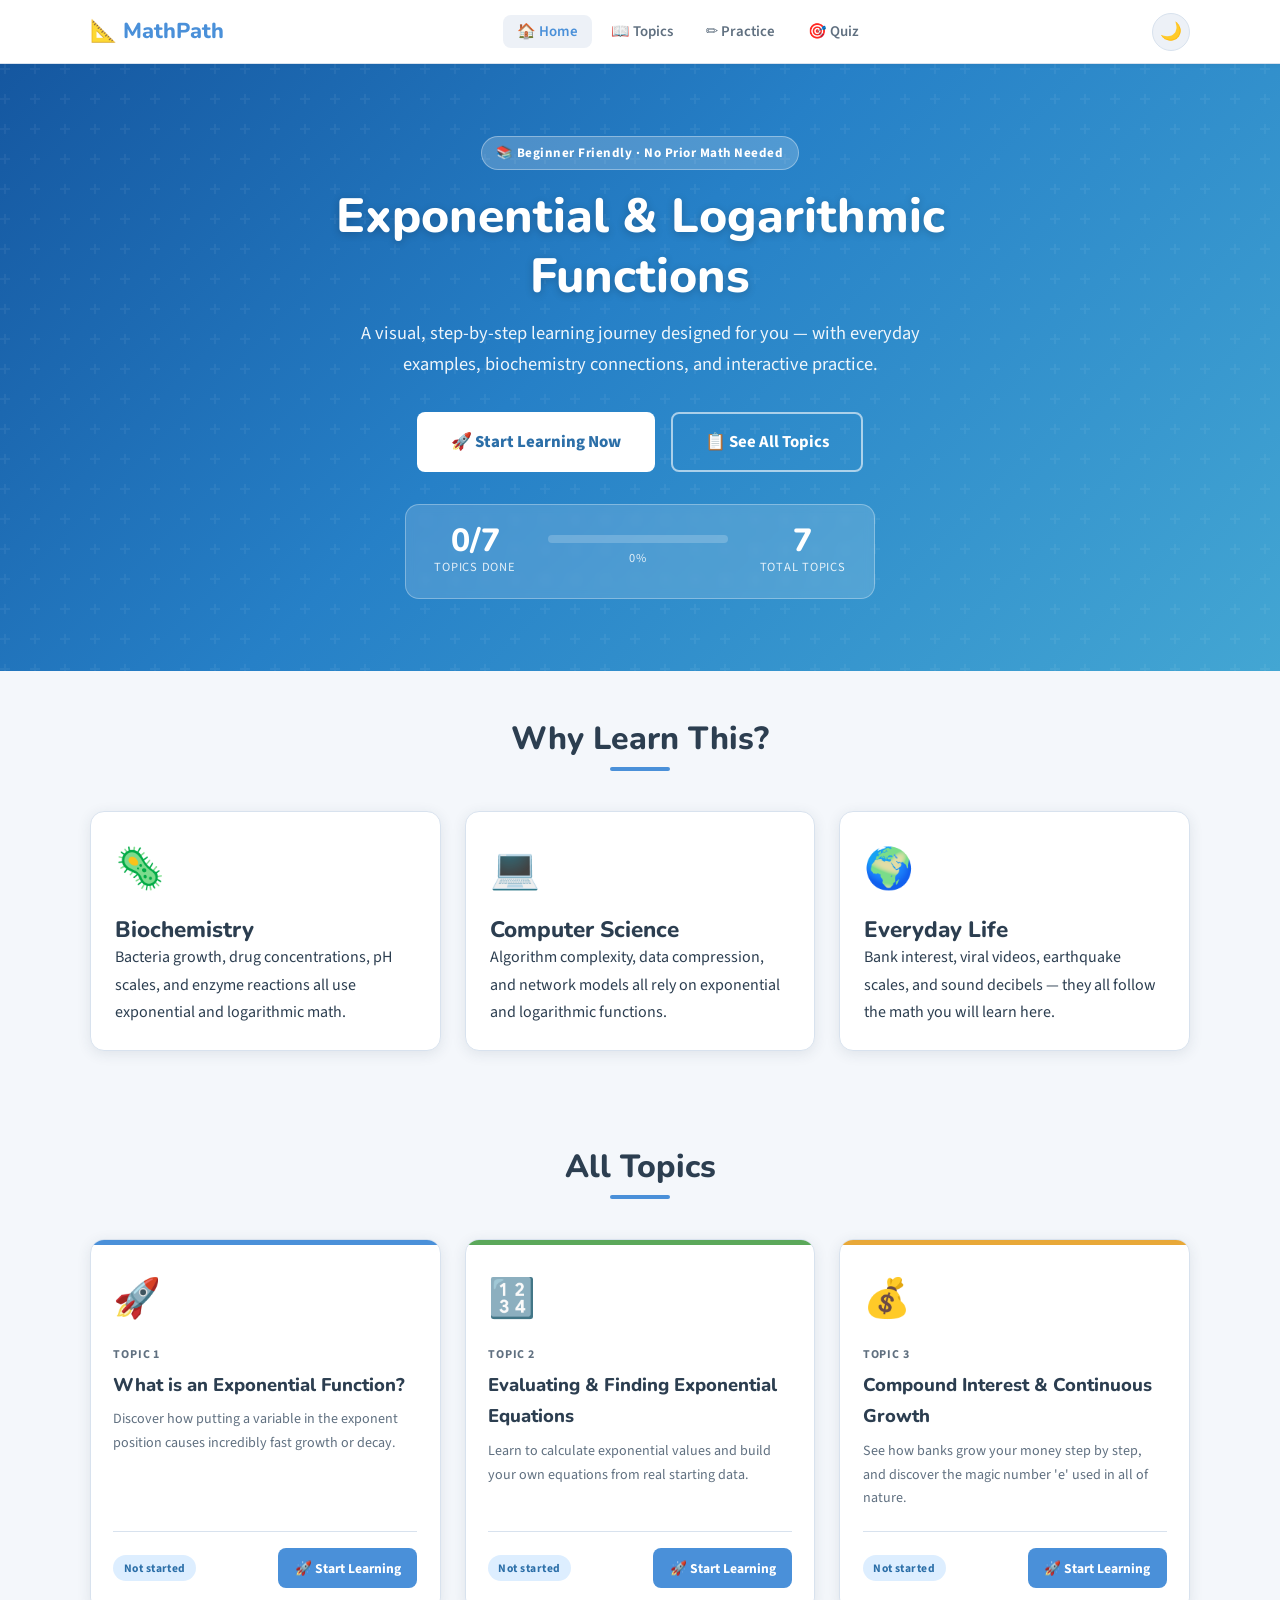
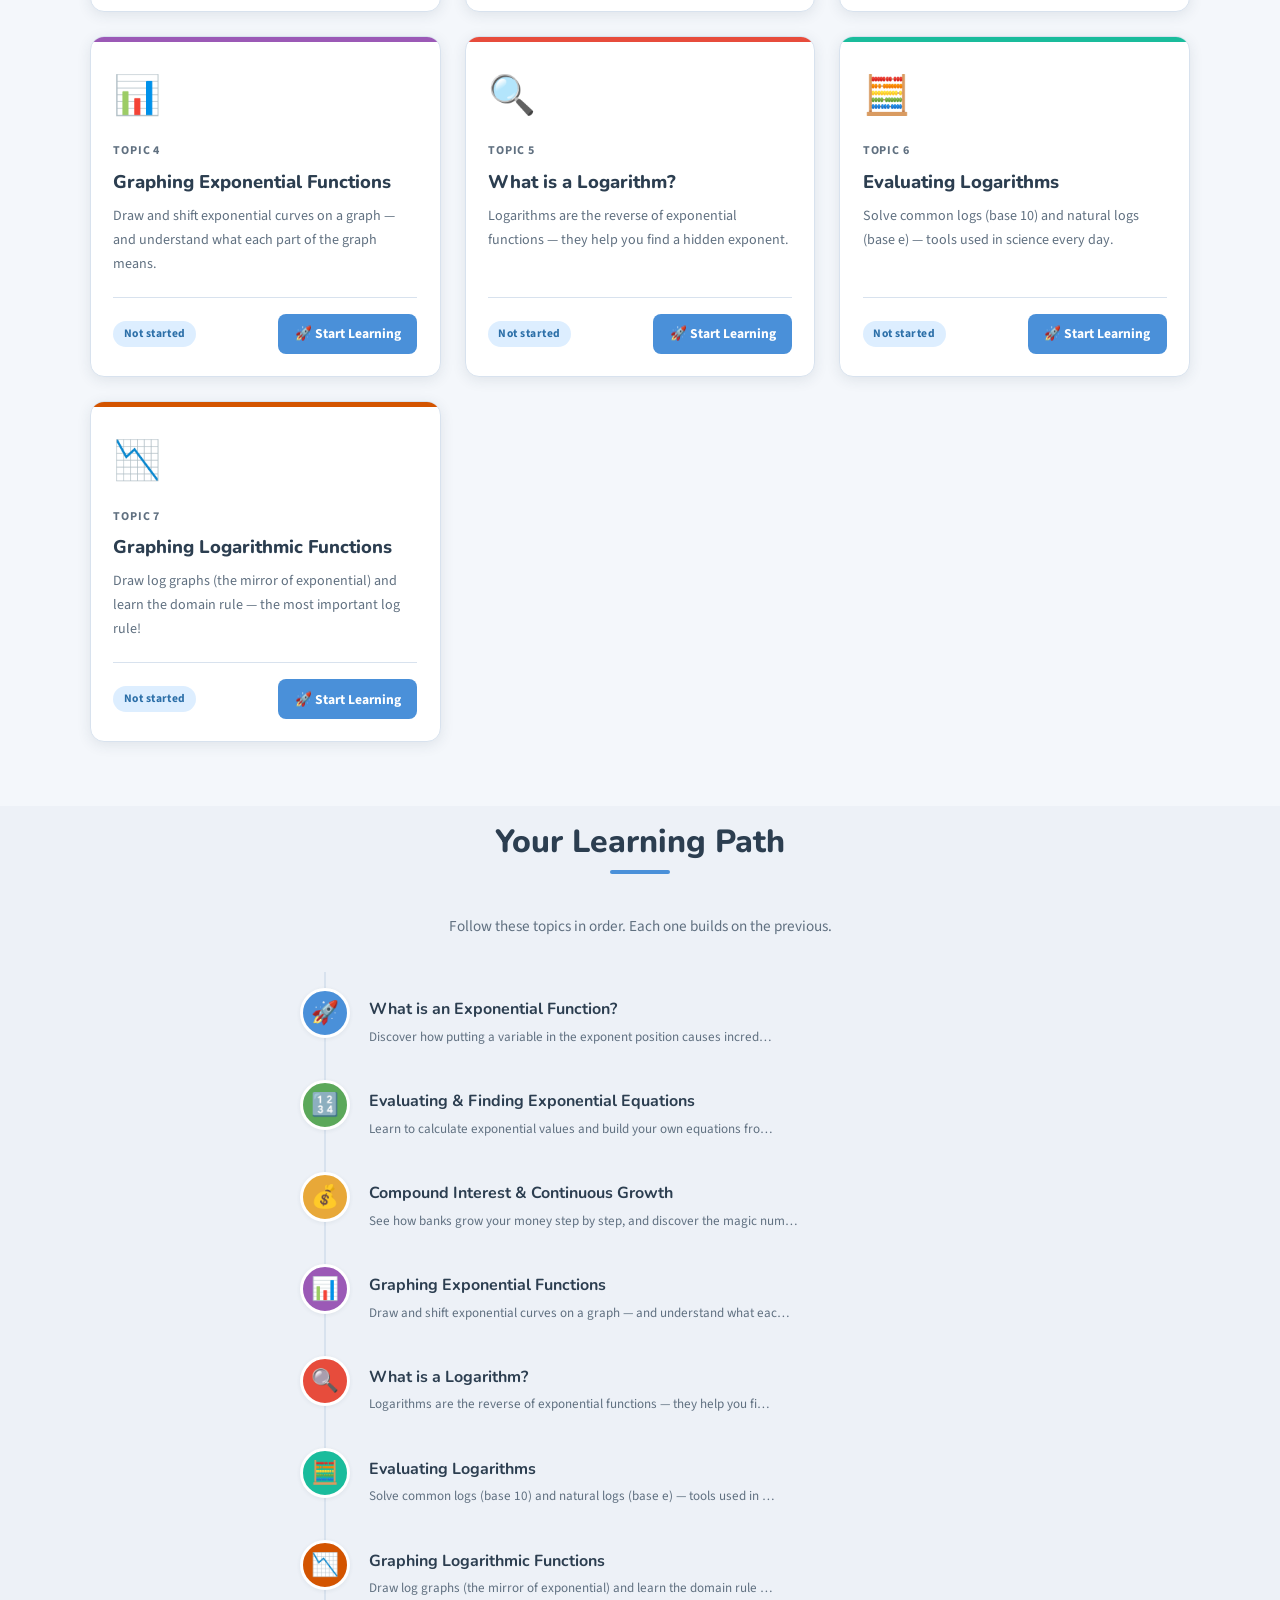
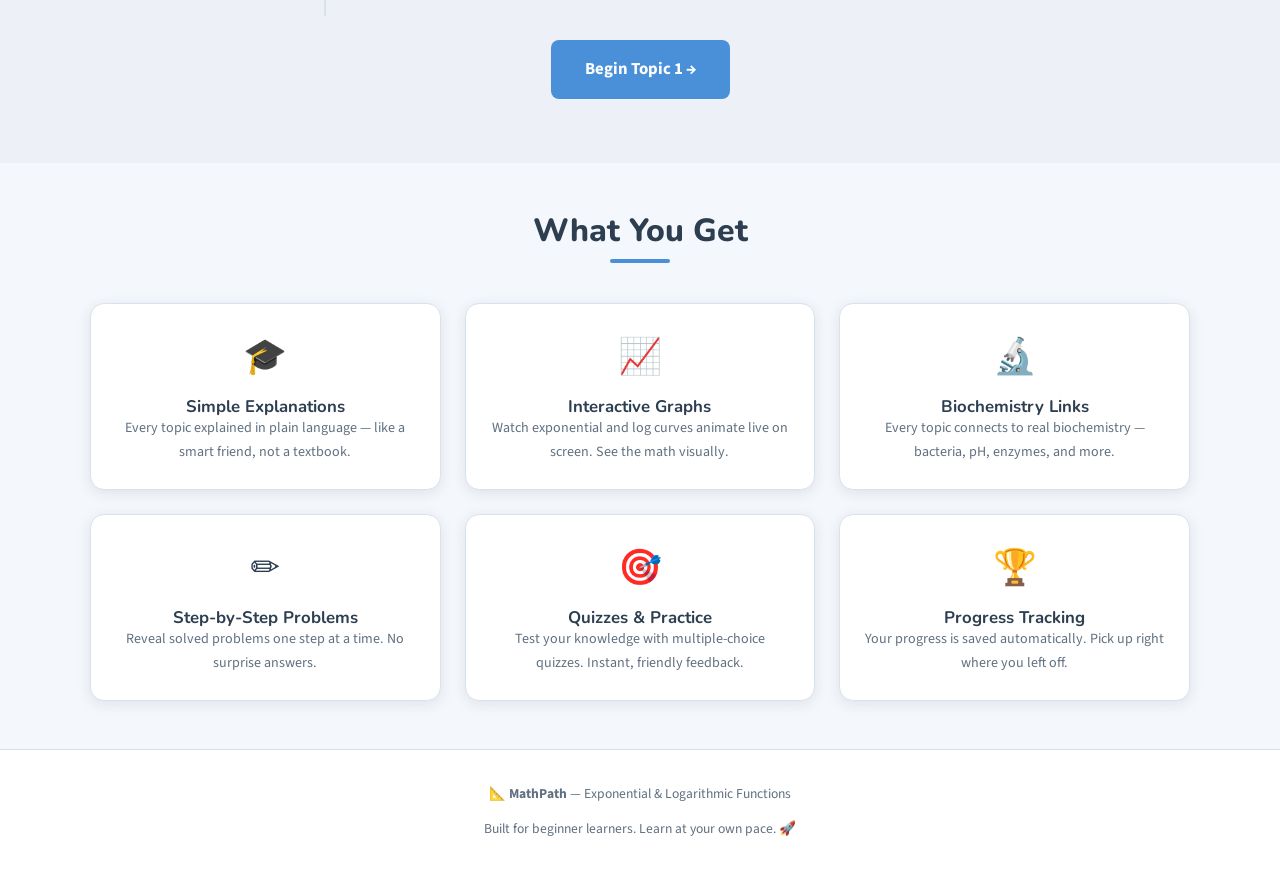
==== practice.html @ d8729b3b "Initial commit: MathPath interactive learning site" ====
<!DOCTYPE html>
<html lang="en" data-theme="light">
<head>
  <meta charset="UTF-8">
  <meta name="viewport" content="width=device-width, initial-scale=1.0">
  <meta name="description" content="Practice exponential and logarithmic math problems with hints, step-by-step solutions, and instant answer checking.">
  <title>Practice – MathPath</title>
  <link rel="preconnect" href="https://fonts.googleapis.com">
  <link rel="preconnect" href="https://fonts.gstatic.com" crossorigin>
  <link href="https://fonts.googleapis.com/css2?family=Nunito:wght@400;600;700;800&family=Source+Sans+Pro:wght@400;600&display=swap" rel="stylesheet">
  <link rel="stylesheet" href="css/styles.css">
</head>
<body>

  <!-- ── Header ──────────────────────────────────────────────────────────── -->
  <header class="header" role="banner">
    <nav class="nav" aria-label="Main navigation">
      <a class="nav-brand" href="index.html" aria-label="MathPath home">📐 MathPath</a>
      <ul class="nav-links" role="list">
        <li><a href="index.html">🏠 Home</a></li>
        <li><a href="topic.html?id=1">📖 Topics</a></li>
        <li><a href="practice.html?id=1" class="active">✏️ Practice</a></li>
        <li><a href="quiz.html?id=1">🎯 Quiz</a></li>
      </ul>
      <div class="nav-actions">
        <button class="btn-icon" id="darkModeToggle" title="Toggle dark / light mode" aria-label="Toggle dark mode">🌙</button>
      </div>
    </nav>
  </header>

  <!-- ── Practice header ───────────────────────────────────────────────── -->
  <div class="practice-header">
    <div class="container">
      <a href="topic.html" class="back-btn" id="backToTopicLink">← Back to Topic</a>
      <div style="display:flex;align-items:center;gap:1rem;margin-top:1rem;flex-wrap:wrap">
        <span style="font-size:2.5rem" id="practiceTopicIcon" aria-hidden="true">📖</span>
        <div>
          <span class="badge badge-accent" style="margin-bottom:.3rem">✏️ Practice Problems</span>
          <h1 style="font-size:1.6rem;margin:0" id="practiceTopicTitle">Loading…</h1>
        </div>
      </div>

      <!-- Topic switcher -->
      <div style="margin-top:1.25rem">
        <label for="topicSwitcher" style="font-size:.85rem;font-weight:600;color:var(--text-muted)">Switch topic:</label>
        <select id="topicSwitcher" class="practice-answer-input" style="width:auto;min-height:unset;height:38px;padding:.35rem .75rem;display:inline-block;margin-left:.5rem;font-size:.9rem;resize:none">
          <option value="">— Loading —</option>
        </select>
      </div>
    </div>
  </div>

  <!-- ── Info banner ───────────────────────────────────────────────────── -->
  <div style="background:var(--surface-2);border-bottom:1px solid var(--border);padding:.75rem 0">
    <div class="container" style="display:flex;align-items:center;gap:.75rem;flex-wrap:wrap;font-size:.88rem;color:var(--text-muted)">
      <span>💡 <strong>How to use:</strong> Type your answer, then click</span>
      <span class="badge badge-primary">✔ Check Answer</span>
      <span>for instant feedback. Use</span>
      <span class="badge badge-accent">💡 Show Hint</span>
      <span>if you get stuck, or</span>
      <span class="badge badge-success" style="background:#ddf5e8;color:var(--success)">📋 Show Steps</span>
      <span>to see the full solution.</span>
    </div>
  </div>

  <!-- ── Main practice area ────────────────────────────────────────────── -->
  <main class="section" id="main-content">
    <div class="container" style="max-width:760px">

      <!-- Problems container (rendered by contentLoader.js) -->
      <div id="practiceProblems">
        <div class="loading-spinner">
          <div class="spinner" role="status" aria-label="Loading practice problems"></div>
          Loading practice problems…
        </div>
      </div>

      <!-- Bottom navigation -->
      <div class="card" style="margin-top:2rem;text-align:center">
        <p style="font-size:1rem;font-weight:600;margin-bottom:1rem">
          Ready to test yourself without hints?
        </p>
        <div style="display:flex;gap:1rem;justify-content:center;flex-wrap:wrap">
          <a href="quiz.html" class="btn btn-primary" id="quizLinkFromPrac">🎯 Take the Quiz</a>
          <a href="topic.html" class="btn btn-secondary" id="backToTopicBtn2">📖 Review Topic</a>
        </div>
      </div>

    </div>
  </main>

  <!-- ── All Topics Sidebar ─────────────────────────────────────────────── -->
  <!-- Mobile: hidden; shown as separate section below -->
  <section style="background:var(--surface-2);padding:2rem 0;border-top:1px solid var(--border)">
    <div class="container" style="max-width:760px">
      <h3 style="margin-bottom:1rem">Practice Other Topics</h3>
      <div id="otherTopicsGrid" style="display:grid;grid-template-columns:repeat(auto-fill,minmax(200px,1fr));gap:.75rem">
        <!-- Filled by JS -->
      </div>
    </div>
  </section>

  <!-- ── Footer ──────────────────────────────────────────────────────────── -->
  <footer class="footer" role="contentinfo">
    <div class="container">
      <p>📐 <strong>MathPath</strong> — Exponential &amp; Logarithmic Functions</p>
    </div>
  </footer>

  <!-- Scroll to top -->
  <button class="scroll-top" id="scrollTopBtn" title="Back to top" aria-label="Scroll to top">↑</button>

  <!-- Toast container -->
  <div class="toast-container" id="toastContainer" aria-live="polite"></div>

  <!-- Scripts -->
  <script src="js/navigation.js"></script>
  <script src="js/contentLoader.js"></script>
  <script src="js/interactions.js"></script>
  <script>
    document.addEventListener('DOMContentLoaded', async () => {
      try {
        await window.MathPath.renderPracticePage();

        // Populate topic switcher and other-topics grid
        const topics  = await window.MathPath.getAllTopics();
        const current = window.MathPath.getParam('id');
        const switcher = document.getElementById('topicSwitcher');
        const grid     = document.getElementById('otherTopicsGrid');

        if (switcher) {
          switcher.innerHTML = topics.map(t =>
            `<option value="${t.id}" ${String(t.id) === current ? 'selected' : ''}>${t.icon} ${t.title}</option>`
          ).join('');
          switcher.addEventListener('change', () => {
            if (switcher.value) window.location.href = `practice.html?id=${switcher.value}`;
          });
        }

        if (grid) {
          grid.innerHTML = topics.map(t => `
            <a href="practice.html?id=${t.id}"
               style="display:flex;align-items:center;gap:.6rem;padding:.65rem 1rem;
                      background:var(--surface);border:1px solid var(--border);
                      border-radius:8px;font-size:.88rem;font-weight:600;
                      color:var(--text);text-decoration:none;transition:all .2s;
                      ${String(t.id) === current ? 'border-color:var(--primary);box-shadow:0 0 0 2px rgba(74,144,217,.2);' : ''}"
               onmouseover="this.style.borderColor='var(--primary)';this.style.background='var(--surface-2)'"
               onmouseout="this.style.borderColor='${String(t.id) === current ? 'var(--primary)' : 'var(--border)'}';this.style.background='var(--surface)'">
              <span>${t.icon}</span> ${t.title}
            </a>`).join('');
        }

        // Fix back-to-topic and quiz links
        if (current) {
          const bp  = document.getElementById('backToTopicBtn2');
          const qlp = document.getElementById('quizLinkFromPrac');
          if (bp)  bp.href  = `topic.html?id=${current}`;
          if (qlp) qlp.href = `quiz.html?id=${current}`;
        }

      } catch (e) {
        console.error('Practice page init error:', e);
      }
    });
  </script>
</body>
</html>
---- css/styles.css ----
/* =====================================================
   MathPath – Exponential & Logarithmic Functions
   Main Stylesheet
   ===================================================== */

/* ---------- CSS Custom Properties (Variables) ---------- */
:root {
  --primary:        #4A90D9;
  --primary-light:  #7FB3E8;
  --primary-dark:   #2C6FA8;
  --secondary:      #5BA85A;
  --accent:         #E8A838;
  --error:          #E74C3C;
  --warn:           #F39C12;
  --success:        #27AE60;

  --bg:        #F4F7FB;
  --surface:   #FFFFFF;
  --surface-2: #EDF1F7;
  --text:      #2C3E50;
  --text-muted:#607080;
  --border:    #D8E2EE;

  --shadow-sm: 0 1px 4px rgba(44,62,80,0.08);
  --shadow:    0 3px 14px rgba(44,62,80,0.10);
  --shadow-md: 0 6px 28px rgba(44,62,80,0.14);
  --shadow-lg: 0 12px 48px rgba(44,62,80,0.18);

  --radius:    14px;
  --radius-sm: 8px;
  --radius-lg: 20px;

  --font-heading: 'Nunito', 'Segoe UI', system-ui, sans-serif;
  --font-body:    'Source Sans Pro', 'Segoe UI', system-ui, sans-serif;
  --font-math:    'Courier New', 'Consolas', monospace;

  --transition: all 0.25s cubic-bezier(0.4, 0, 0.2, 1);
  --header-h: 64px;
}

/* ---------- Dark Mode Variables ---------- */
[data-theme="dark"] {
  --primary:        #5B9FE0;
  --primary-light:  #85BFED;
  --primary-dark:   #4A90D9;
  --secondary:      #6CC46B;
  --accent:         #F0B84A;

  --bg:        #1A1D24;
  --surface:   #252A35;
  --surface-2: #2E3445;
  --text:      #E4EAF2;
  --text-muted:#8FA5BC;
  --border:    #374258;

  --shadow-sm: 0 1px 4px rgba(0,0,0,0.3);
  --shadow:    0 3px 14px rgba(0,0,0,0.35);
  --shadow-md: 0 6px 28px rgba(0,0,0,0.45);
  --shadow-lg: 0 12px 48px rgba(0,0,0,0.55);
}

/* ---------- Reset ---------- */
*, *::before, *::after { box-sizing: border-box; margin: 0; padding: 0; }
html { scroll-behavior: smooth; font-size: 16px; }
body {
  font-family: var(--font-body);
  background: var(--bg);
  color: var(--text);
  line-height: 1.7;
  transition: background 0.3s, color 0.3s;
  min-height: 100vh;
}
img { max-width: 100%; display: block; }
a  { color: var(--primary); text-decoration: none; }
a:hover { text-decoration: underline; }
ul, ol { padding-left: 1.4em; }
button { cursor: pointer; font-family: inherit; border: none; }
input, textarea { font-family: inherit; }

/* ---------- Typography ---------- */
h1, h2, h3, h4 {
  font-family: var(--font-heading);
  font-weight: 800;
  line-height: 1.25;
  color: var(--text);
}
h1 { font-size: clamp(1.9rem, 4vw, 3rem); }
h2 { font-size: clamp(1.4rem, 3vw, 2rem); }
h3 { font-size: clamp(1.15rem, 2.5vw, 1.4rem); }
h4 { font-size: 1.05rem; font-weight: 700; }
p  { margin-bottom: 0.9em; }
p:last-child { margin-bottom: 0; }

.math-formula {
  font-family: var(--font-math);
  background: var(--surface-2);
  border: 1.5px solid var(--primary-light);
  border-left: 4px solid var(--primary);
  padding: 0.5em 1em;
  border-radius: var(--radius-sm);
  font-size: 1.05rem;
  color: var(--primary-dark);
  display: block;
  margin: 0.75em 0;
  overflow-x: auto;
  white-space: pre-wrap;
}
[data-theme="dark"] .math-formula {
  color: var(--primary-light);
  background: #1e2738;
  border-color: #3a5580;
}
.math-inline {
  font-family: var(--font-math);
  background: var(--surface-2);
  padding: 0.1em 0.45em;
  border-radius: 4px;
  font-size: 0.93em;
  color: var(--primary-dark);
  white-space: nowrap;
}
[data-theme="dark"] .math-inline { color: var(--primary-light); }

/* ---------- Layout Utilities ---------- */
.container {
  max-width: 1140px;
  margin: 0 auto;
  padding: 0 1.25rem;
}
.container--narrow { max-width: 760px; }
.section { padding: 3rem 0; }
.section-title {
  text-align: center;
  margin-bottom: 2.5rem;
  position: relative;
}
.section-title::after {
  content: '';
  display: block;
  width: 60px;
  height: 4px;
  background: var(--primary);
  border-radius: 2px;
  margin: 0.5rem auto 0;
}
.grid-2 { display: grid; grid-template-columns: repeat(2, 1fr); gap: 1.5rem; }
.grid-3 { display: grid; grid-template-columns: repeat(3, 1fr); gap: 1.5rem; }
.flex     { display: flex; }
.flex-wrap { flex-wrap: wrap; }
.align-center { align-items: center; }
.justify-between { justify-content: space-between; }
.gap-1 { gap: 0.5rem; }
.gap-2 { gap: 1rem; }
.text-center { text-align: center; }
.mt-1  { margin-top: 0.5rem; }
.mt-2  { margin-top: 1rem; }
.mt-3  { margin-top: 1.5rem; }
.mb-2  { margin-bottom: 1rem; }
.hidden { display: none !important; }

/* ---------- Header & Navigation ---------- */
.header {
  position: sticky;
  top: 0;
  z-index: 100;
  background: var(--surface);
  border-bottom: 1px solid var(--border);
  box-shadow: var(--shadow-sm);
  height: var(--header-h);
}
.nav {
  display: flex;
  align-items: center;
  justify-content: space-between;
  height: 100%;
  padding: 0 1.25rem;
  max-width: 1140px;
  margin: 0 auto;
}
.nav-brand {
  font-family: var(--font-heading);
  font-weight: 800;
  font-size: 1.35rem;
  color: var(--primary);
  display: flex;
  align-items: center;
  gap: 0.4rem;
  text-decoration: none;
}
.nav-brand:hover { text-decoration: none; color: var(--primary-dark); }
.nav-links {
  display: flex;
  align-items: center;
  gap: 0.25rem;
  list-style: none;
  padding: 0;
}
.nav-links a {
  padding: 0.4rem 0.9rem;
  border-radius: var(--radius-sm);
  font-weight: 600;
  color: var(--text-muted);
  transition: var(--transition);
  font-size: 0.93rem;
}
.nav-links a:hover, .nav-links a.active {
  color: var(--primary);
  background: var(--surface-2);
  text-decoration: none;
}
.nav-actions {
  display: flex;
  align-items: center;
  gap: 0.5rem;
}
.btn-icon {
  width: 38px;
  height: 38px;
  display: flex;
  align-items: center;
  justify-content: center;
  border-radius: 50%;
  background: var(--surface-2);
  border: 1px solid var(--border);
  font-size: 1.1rem;
  transition: var(--transition);
  color: var(--text);
}
.btn-icon:hover {
  background: var(--primary);
  color: #fff;
  border-color: var(--primary);
  transform: scale(1.08);
}
.back-btn {
  display: inline-flex;
  align-items: center;
  gap: 0.4rem;
  font-size: 0.9rem;
  font-weight: 600;
  color: var(--text-muted);
  background: transparent;
  padding: 0.35rem 0.75rem;
  border-radius: var(--radius-sm);
  border: 1px solid var(--border);
  transition: var(--transition);
}
.back-btn:hover {
  color: var(--primary);
  border-color: var(--primary);
  background: var(--surface-2);
  text-decoration: none;
}

/* ---------- Buttons ---------- */
.btn {
  display: inline-flex;
  align-items: center;
  gap: 0.4rem;
  padding: 0.65rem 1.4rem;
  border-radius: var(--radius-sm);
  font-weight: 700;
  font-size: 0.95rem;
  transition: var(--transition);
  border: 2px solid transparent;
  white-space: nowrap;
  cursor: pointer;
}
.btn-primary {
  background: var(--primary);
  color: #fff;
}
.btn-primary:hover {
  background: var(--primary-dark);
  transform: translateY(-2px);
  box-shadow: var(--shadow);
  text-decoration: none;
  color: #fff;
}
.btn-secondary {
  background: transparent;
  color: var(--primary);
  border-color: var(--primary);
}
.btn-secondary:hover {
  background: var(--primary);
  color: #fff;
  text-decoration: none;
  transform: translateY(-2px);
}
.btn-success {
  background: var(--success);
  color: #fff;
}
.btn-success:hover { background: #1e9455; transform: translateY(-2px); text-decoration: none; color:#fff; }
.btn-accent {
  background: var(--accent);
  color: #fff;
}
.btn-accent:hover { background: #d4902a; transform: translateY(-2px); text-decoration: none; color:#fff; }
.btn-sm { padding: 0.4rem 0.9rem; font-size: 0.85rem; }
.btn-lg { padding: 0.85rem 2rem; font-size: 1.05rem; }
.btn-block { width: 100%; justify-content: center; }

/* ---------- Card Component ---------- */
.card {
  background: var(--surface);
  border-radius: var(--radius);
  box-shadow: var(--shadow);
  padding: 1.5rem;
  transition: var(--transition);
  border: 1px solid var(--border);
}
.card:hover { box-shadow: var(--shadow-md); }
.card-header {
  display: flex;
  align-items: flex-start;
  gap: 1rem;
  margin-bottom: 1rem;
}
.card-icon {
  font-size: 2.2rem;
  line-height: 1;
  flex-shrink: 0;
}
.card-title {
  font-family: var(--font-heading);
  font-weight: 800;
  font-size: 1.1rem;
  margin-bottom: 0.2rem;
}
.card-summary { color: var(--text-muted); font-size: 0.9rem; }

/* ---------- Hero Section ---------- */
.hero {
  background: linear-gradient(135deg, #1557a0 0%, #2680c7 45%, #43a6d3 100%);
  color: #fff;
  padding: 4.5rem 1.25rem;
  text-align: center;
  position: relative;
  overflow: hidden;
}
.hero::before {
  content: '';
  position: absolute;
  inset: 0;
  background: url("data:image/svg+xml,%3Csvg width='60' height='60' viewBox='0 0 60 60' xmlns='http://www.w3.org/2000/svg'%3E%3Cg fill='none' fill-rule='evenodd'%3E%3Cg fill='%23ffffff' fill-opacity='0.05'%3E%3Cpath d='M36 34v-4h-2v4h-4v2h4v4h2v-4h4v-2h-4zm0-30V0h-2v4h-4v2h4v4h2V6h4V4h-4zM6 34v-4H4v4H0v2h4v4h2v-4h4v-2H6zM6 4V0H4v4H0v2h4v4h2V6h4V4H6z'/%3E%3C/g%3E%3C/g%3E%3C/svg%3E");
  pointer-events: none;
}
.hero-content { position: relative; z-index: 1; }
.hero h1 { color: #fff; margin-bottom: 0.75rem; text-shadow: 0 2px 8px rgba(0,0,0,0.2); }
.hero p { font-size: 1.15rem; opacity: 0.92; max-width: 600px; margin: 0 auto 2rem; }
.hero-badge {
  display: inline-block;
  background: rgba(255,255,255,0.2);
  border: 1px solid rgba(255,255,255,0.35);
  color: #fff;
  padding: 0.3rem 0.9rem;
  border-radius: 20px;
  font-size: 0.82rem;
  font-weight: 700;
  letter-spacing: 0.04em;
  margin-bottom: 1rem;
}
.hero-actions { display: flex; gap: 1rem; justify-content: center; flex-wrap: wrap; }

/* ---------- Progress Overview ---------- */
.progress-overview {
  background: rgba(255,255,255,0.15);
  border: 1px solid rgba(255,255,255,0.3);
  border-radius: var(--radius);
  padding: 1.25rem 1.75rem;
  display: inline-flex;
  gap: 2rem;
  margin-top: 2rem;
  align-items: center;
  backdrop-filter: blur(4px);
  flex-wrap: wrap;
  justify-content: center;
}
.progress-stat { text-align: center; color: #fff; }
.progress-stat-number {
  font-family: var(--font-heading);
  font-size: 2rem;
  font-weight: 800;
  line-height: 1;
}
.progress-stat-label { font-size: 0.78rem; opacity: 0.85; text-transform: uppercase; letter-spacing: 0.06em; }
.progress-bar-wrap {
  background: rgba(255,255,255,0.2);
  border-radius: 99px;
  height: 8px;
  width: 180px;
  overflow: hidden;
}
.progress-bar-fill {
  height: 100%;
  background: #fff;
  border-radius: 99px;
  transition: width 0.6s ease;
}

/* ---------- Topic Cards Grid ---------- */
.topics-section { padding: 3rem 0 4rem; }
.topics-grid {
  display: grid;
  grid-template-columns: repeat(auto-fill, minmax(300px, 1fr));
  gap: 1.5rem;
}
.topic-card {
  background: var(--surface);
  border-radius: var(--radius);
  box-shadow: var(--shadow);
  overflow: hidden;
  border: 1px solid var(--border);
  transition: var(--transition);
  display: flex;
  flex-direction: column;
}
.topic-card:hover {
  transform: translateY(-5px);
  box-shadow: var(--shadow-md);
}
.topic-card-color-bar {
  height: 5px;
  width: 100%;
}
.topic-card-body { padding: 1.4rem; flex: 1; display: flex; flex-direction: column; }
.topic-card-icon {
  font-size: 2.4rem;
  margin-bottom: 0.75rem;
  display: block;
}
.topic-card-number {
  font-size: 0.75rem;
  font-weight: 700;
  text-transform: uppercase;
  letter-spacing: 0.07em;
  color: var(--text-muted);
  margin-bottom: 0.25rem;
}
.topic-card-title {
  font-family: var(--font-heading);
  font-size: 1.15rem;
  font-weight: 800;
  margin-bottom: 0.5rem;
}
.topic-card-summary { color: var(--text-muted); font-size: 0.88rem; flex: 1; margin-bottom: 1.25rem; }
.topic-card-footer {
  display: flex;
  align-items: center;
  justify-content: space-between;
  padding-top: 1rem;
  border-top: 1px solid var(--border);
}
.topic-completed-badge {
  display: inline-flex;
  align-items: center;
  gap: 0.3rem;
  font-size: 0.78rem;
  font-weight: 700;
  color: var(--success);
  background: #eafaf1;
  padding: 0.2rem 0.6rem;
  border-radius: 99px;
}
[data-theme="dark"] .topic-completed-badge { background: #1a3d2b; }

/* ---------- Learning Path Section ---------- */
.learning-path { padding: 1rem 0 4rem; }
.learning-path-steps {
  display: flex;
  flex-direction: column;
  gap: 0;
  position: relative;
  max-width: 680px;
  margin: 0 auto;
}
.learning-path-steps::before {
  content: '';
  position: absolute;
  left: 24px;
  top: 0;
  bottom: 0;
  width: 2px;
  background: var(--border);
}
.path-step {
  display: flex;
  align-items: flex-start;
  gap: 1.2rem;
  padding: 1rem 0 1rem 0;
  position: relative;
}
.path-step-dot {
  width: 50px;
  height: 50px;
  border-radius: 50%;
  display: flex;
  align-items: center;
  justify-content: center;
  font-size: 1.4rem;
  flex-shrink: 0;
  position: relative;
  z-index: 1;
  border: 3px solid var(--surface);
  box-shadow: var(--shadow-sm);
}
.path-step-content { flex: 1; padding-top: 0.5rem; }
.path-step-title {
  font-family: var(--font-heading);
  font-weight: 700;
  font-size: 1rem;
  margin-bottom: 0.15rem;
}
.path-step-meta { font-size: 0.82rem; color: var(--text-muted); }

/* ---------- Topic Learning Page ---------- */
.topic-header {
  background: var(--surface);
  border-bottom: 1px solid var(--border);
  padding: 1.75rem 0;
}
.topic-header-inner {
  display: flex;
  align-items: center;
  gap: 1.4rem;
  flex-wrap: wrap;
}
.topic-header-icon {
  font-size: 3rem;
  line-height: 1;
  flex-shrink: 0;
}
.topic-header-info { flex: 1; }
.topic-header-number { font-size: 0.8rem; font-weight: 700; text-transform: uppercase; letter-spacing: 0.07em; color: var(--text-muted); }
.topic-header-title { font-size: clamp(1.4rem, 3vw, 1.9rem); margin-bottom: 0.2rem; }
.topic-header-summary { color: var(--text-muted); font-size: 0.95rem; }
.topic-nav-btns { display: flex; gap: 0.75rem; flex-wrap: wrap; align-items: center; }

/* ---------- Topic Progress Steps ---------- */
.topic-progress {
  background: var(--surface);
  border-bottom: 1px solid var(--border);
  padding: 0.75rem 0;
  overflow-x: auto;
}
.topic-progress-inner {
  display: flex;
  gap: 0.35rem;
  min-width: max-content;
  padding: 0 1.25rem;
}
.topic-step-pill {
  padding: 0.3rem 0.85rem;
  border-radius: 99px;
  font-size: 0.78rem;
  font-weight: 600;
  background: var(--surface-2);
  color: var(--text-muted);
  border: 1px solid var(--border);
  cursor: pointer;
  transition: var(--transition);
  white-space: nowrap;
}
.topic-step-pill.active {
  background: var(--primary);
  color: #fff;
  border-color: var(--primary);
}
.topic-step-pill.done { background: var(--success); color: #fff; border-color: var(--success); }

/* ---------- Content Body ---------- */
.topic-content { padding: 2rem 0 4rem; }
.topic-layout {
  display: grid;
  grid-template-columns: 1fr 320px;
  gap: 2rem;
  align-items: start;
}
.topic-main { min-width: 0; }
.topic-sidebar { position: sticky; top: calc(var(--header-h) + 80px); }

/* ---------- Formula Card ---------- */
.formula-card {
  background: linear-gradient(135deg, var(--primary) 0%, var(--primary-dark) 100%);
  color: #fff;
  border-radius: var(--radius);
  padding: 1.25rem 1.5rem;
  margin-bottom: 1.5rem;
  box-shadow: var(--shadow);
}
.formula-card-label {
  font-size: 0.75rem;
  font-weight: 700;
  text-transform: uppercase;
  letter-spacing: 0.08em;
  opacity: 0.8;
  margin-bottom: 0.4rem;
}
.formula-card-text {
  font-family: var(--font-math);
  font-size: 1.1rem;
  font-weight: 700;
  white-space: pre-wrap;
  overflow-x: auto;
}

/* ---------- Key Idea Callout ---------- */
.key-idea {
  background: linear-gradient(135deg, #eef6ff, #e0ecf8);
  border: 2px solid var(--primary-light);
  border-left: 5px solid var(--primary);
  border-radius: var(--radius-sm);
  padding: 1.1rem 1.4rem;
  font-size: 1.05rem;
  font-weight: 600;
  color: var(--primary-dark);
  margin: 0.75rem 0 1.5rem;
  line-height: 1.5;
}
[data-theme="dark"] .key-idea {
  background: #1e2f45;
  border-color: #3a6088;
  color: var(--primary-light);
}

/* ---------- Accordion ---------- */
.accordion { display: flex; flex-direction: column; gap: 0.75rem; }
.accordion-item {
  background: var(--surface);
  border: 1px solid var(--border);
  border-radius: var(--radius-sm);
  overflow: hidden;
  transition: var(--transition);
  box-shadow: var(--shadow-sm);
}
.accordion-item.open { box-shadow: var(--shadow); }
.accordion-btn {
  width: 100%;
  display: flex;
  align-items: center;
  justify-content: space-between;
  padding: 1rem 1.25rem;
  text-align: left;
  background: transparent;
  border: none;
  cursor: pointer;
  transition: var(--transition);
  color: var(--text);
}
.accordion-btn:hover { background: var(--surface-2); }
.accordion-btn-left {
  display: flex;
  align-items: center;
  gap: 0.75rem;
}
.accordion-emoji {
  font-size: 1.3rem;
  flex-shrink: 0;
}
.accordion-title {
  font-family: var(--font-heading);
  font-weight: 700;
  font-size: 1rem;
}
.accordion-arrow {
  font-size: 0.8rem;
  transition: transform 0.25s;
  color: var(--text-muted);
  flex-shrink: 0;
}
.accordion-item.open .accordion-arrow { transform: rotate(180deg); }
.accordion-body {
  padding: 0 1.25rem;
  max-height: 0;
  overflow: hidden;
  transition: max-height 0.35s ease, padding 0.2s;
}
.accordion-body.open {
  padding: 0 1.25rem 1.25rem;
  max-height: 3000px;
}
.accordion-body-inner { padding-top: 0.5rem; border-top: 1px solid var(--border); margin-bottom: 0; }

/* ---------- Steps List ---------- */
.steps-list {
  list-style: none;
  padding: 0;
  margin: 0;
  display: flex;
  flex-direction: column;
  gap: 0.6rem;
}
.steps-list li {
  display: flex;
  align-items: flex-start;
  gap: 0.85rem;
  padding: 0.65rem 0.85rem;
  background: var(--surface-2);
  border-radius: var(--radius-sm);
  font-size: 0.93rem;
}
.step-num {
  background: var(--primary);
  color: #fff;
  font-size: 0.72rem;
  font-weight: 800;
  width: 22px;
  height: 22px;
  border-radius: 50%;
  display: flex;
  align-items: center;
  justify-content: center;
  flex-shrink: 0;
  margin-top: 1px;
}

/* ---------- Example / Table Cards ---------- */
.example-card {
  background: var(--surface-2);
  border-radius: var(--radius-sm);
  padding: 1.1rem 1.2rem;
  margin-top: 0.75rem;
}
.example-card-title {
  font-weight: 700;
  font-size: 0.88rem;
  text-transform: uppercase;
  letter-spacing: 0.05em;
  color: var(--text-muted);
  margin-bottom: 0.5rem;
}
.example-story { font-size: 0.93rem; margin-bottom: 0.85rem; line-height: 1.6; }
.example-table {
  width: 100%;
  border-collapse: collapse;
  font-size: 0.88rem;
}
.example-table th, .example-table td {
  padding: 0.42rem 0.75rem;
  border: 1px solid var(--border);
  text-align: left;
}
.example-table th {
  background: var(--primary);
  color: #fff;
  font-weight: 700;
}
.example-table tr:nth-child(even) td { background: var(--surface); }

/* ---------- Solved Problem Steps ---------- */
.solved-problem {
  background: var(--surface-2);
  border-radius: var(--radius-sm);
  padding: 1.25rem;
}
.solved-question {
  font-weight: 700;
  font-size: 1.02rem;
  margin-bottom: 1rem;
  color: var(--text);
}
.solved-steps { display: flex; flex-direction: column; gap: 0.65rem; }
.solved-step {
  display: flex;
  align-items: flex-start;
  gap: 0.9rem;
  opacity: 0.35;
  transition: opacity 0.4s;
}
.solved-step.revealed { opacity: 1; }
.solved-step-num {
  background: var(--accent);
  color: #fff;
  font-size: 0.72rem;
  font-weight: 800;
  padding: 0.2rem 0.55rem;
  border-radius: 4px;
  flex-shrink: 0;
  margin-top: 2px;
  white-space: nowrap;
}
.solved-step-content { flex: 1; }
.solved-step-text { font-size: 0.92rem; color: var(--text-muted); margin-bottom: 0.2rem; }
.solved-step-math {
  font-family: var(--font-math);
  font-size: 1rem;
  color: var(--text);
  background: var(--surface);
  padding: 0.3rem 0.7rem;
  border-radius: 5px;
  display: inline-block;
  border: 1px solid var(--border);
}
.solved-answer {
  margin-top: 1rem;
  padding: 0.75rem 1rem;
  background: #eafaf1;
  border-left: 4px solid var(--success);
  border-radius: var(--radius-sm);
  font-weight: 700;
  color: var(--success);
  display: none;
}
[data-theme="dark"] .solved-answer { background: #1a3d2b; }
.solved-answer.show { display: block; }
.solved-controls { display: flex; gap: 0.75rem; flex-wrap: wrap; margin-top: 1rem; }

/* ---------- Tips & Mistakes ---------- */
.tips-grid { display: flex; flex-direction: column; gap: 0.65rem; }
.tip-item, .mistake-item {
  display: flex;
  align-items: flex-start;
  gap: 0.75rem;
  padding: 0.75rem 0.9rem;
  border-radius: var(--radius-sm);
  font-size: 0.92rem;
}
.tip-item {
  background: #eafaf1;
  border-left: 3px solid var(--success);
}
.mistake-item {
  background: #fdf3f3;
  border-left: 3px solid var(--error);
}
[data-theme="dark"] .tip-item { background: #1a3428; }
[data-theme="dark"] .mistake-item { background: #3a1e1e; }
.tip-icon { font-size: 1.1rem; flex-shrink: 0; margin-top: 1px; }

/* ---------- "Did You Know?" Card ---------- */
.did-you-know {
  background: linear-gradient(135deg, #fff8e8 0%, #fff3d0 100%);
  border: 1px solid #f0c060;
  border-left: 4px solid var(--accent);
  border-radius: var(--radius-sm);
  padding: 1rem 1.25rem;
  display: flex;
  gap: 0.85rem;
  align-items: flex-start;
  font-size: 0.91rem;
}
[data-theme="dark"] .did-you-know { background: #2a2010; border-color: #7a5a20; }
.did-you-know-icon { font-size: 1.5rem; flex-shrink: 0; }
.did-you-know-text { color: var(--text); }
.did-you-know-label {
  font-weight: 800;
  font-size: 0.75rem;
  text-transform: uppercase;
  letter-spacing: 0.07em;
  color: var(--accent);
  margin-bottom: 0.2rem;
}
[data-theme="dark"] .did-you-know-label { color: #f0b84a; }

/* ---------- Graph Canvas Container ---------- */
.graph-container {
  background: var(--surface-2);
  border-radius: var(--radius-sm);
  padding: 1rem;
  text-align: center;
}
.graph-title {
  font-size: 0.82rem;
  font-weight: 700;
  text-transform: uppercase;
  letter-spacing: 0.06em;
  color: var(--text-muted);
  margin-bottom: 0.75rem;
}
.graph-canvas {
  border-radius: var(--radius-sm);
  max-width: 100%;
  background: var(--surface);
  border: 1px solid var(--border);
}
.graph-legend {
  display: flex;
  gap: 1rem;
  justify-content: center;
  margin-top: 0.6rem;
  flex-wrap: wrap;
}
.legend-item {
  display: flex;
  align-items: center;
  gap: 0.35rem;
  font-size: 0.78rem;
  color: var(--text-muted);
}
.legend-dot {
  width: 10px;
  height: 10px;
  border-radius: 50%;
  flex-shrink: 0;
}
.graph-controls {
  display: flex;
  gap: 0.5rem;
  justify-content: center;
  margin-top: 0.75rem;
  flex-wrap: wrap;
}

/* ---------- Sidebar Widgets ---------- */
.quick-nav-card { margin-bottom: 1.25rem; }
.quick-nav-card h4 {
  font-size: 0.78rem;
  text-transform: uppercase;
  letter-spacing: 0.07em;
  color: var(--text-muted);
  margin-bottom: 0.75rem;
  font-weight: 700;
}
.quick-nav-list { list-style: none; padding: 0; display: flex; flex-direction: column; gap: 0.3rem; }
.quick-nav-list a {
  display: flex;
  align-items: center;
  gap: 0.6rem;
  padding: 0.5rem 0.75rem;
  border-radius: var(--radius-sm);
  font-size: 0.88rem;
  color: var(--text-muted);
  font-weight: 600;
  transition: var(--transition);
}
.quick-nav-list a:hover, .quick-nav-list a.current {
  color: var(--primary);
  background: var(--surface-2);
  text-decoration: none;
}
.quick-nav-dot { width: 8px; height: 8px; border-radius: 50%; background: var(--border); flex-shrink: 0; }
.quick-nav-list a.current .quick-nav-dot { background: var(--primary); }

/* ---------- Practice Page ---------- */
.practice-header {
  background: var(--surface);
  padding: 2rem 0;
  border-bottom: 1px solid var(--border);
}
.practice-question-card {
  background: var(--surface);
  border: 1px solid var(--border);
  border-radius: var(--radius);
  padding: 1.75rem;
  margin-bottom: 1.5rem;
  box-shadow: var(--shadow-sm);
}
.practice-q-number {
  font-size: 0.78rem;
  font-weight: 700;
  text-transform: uppercase;
  letter-spacing: 0.07em;
  color: var(--text-muted);
  margin-bottom: 0.6rem;
}
.practice-q-text {
  font-size: 1.08rem;
  font-weight: 600;
  color: var(--text);
  margin-bottom: 1.25rem;
  line-height: 1.5;
}
.practice-answer-input {
  width: 100%;
  padding: 0.75rem 1rem;
  border: 2px solid var(--border);
  border-radius: var(--radius-sm);
  background: var(--bg);
  color: var(--text);
  font-size: 1rem;
  transition: var(--transition);
  margin-bottom: 1rem;
  resize: vertical;
  min-height: 60px;
}
.practice-answer-input:focus {
  outline: none;
  border-color: var(--primary);
  box-shadow: 0 0 0 3px rgba(74,144,217,0.15);
}
.practice-controls { display: flex; gap: 0.75rem; flex-wrap: wrap; }
.hint-box {
  background: #fff8e8;
  border: 1px solid #f0c060;
  border-radius: var(--radius-sm);
  padding: 0.85rem 1rem;
  font-size: 0.9rem;
  display: none;
  margin-top: 0.75rem;
}
[data-theme="dark"] .hint-box { background: #2a2010; border-color: #7a5a20; }
.hint-box.show { display: block; }
.answer-steps {
  background: var(--surface-2);
  border-radius: var(--radius-sm);
  padding: 1rem;
  margin-top: 0.85rem;
  display: none;
}
.answer-steps.show { display: block; }
.answer-steps ol { padding-left: 1.4em; }
.answer-steps li { padding: 0.3rem 0; font-size: 0.9rem; }
.feedback-box {
  padding: 0.8rem 1.1rem;
  border-radius: var(--radius-sm);
  font-weight: 700;
  margin-top: 0.75rem;
  display: none;
}
.feedback-box.show { display: block; }
.feedback-box.correct { background: #eafaf1; color: var(--success); border: 1px solid #a3e4c0; }
.feedback-box.incorrect { background: #fdf3f3; color: var(--error); border: 1px solid #f5b8b8; }
[data-theme="dark"] .feedback-box.correct { background: #1a3428; }
[data-theme="dark"] .feedback-box.incorrect { background: #3a1e1e; }

/* ---------- Quiz Page ---------- */
.quiz-header {
  background: var(--surface);
  padding: 2rem 0;
  border-bottom: 1px solid var(--border);
}
.quiz-progress-bar {
  height: 6px;
  background: var(--border);
  border-radius: 99px;
  overflow: hidden;
  margin: 1rem 0 0.5rem;
}
.quiz-progress-fill {
  height: 100%;
  background: var(--primary);
  border-radius: 99px;
  transition: width 0.4s ease;
}
.quiz-q-counter { font-size: 0.85rem; color: var(--text-muted); font-weight: 600; }
.quiz-card {
  background: var(--surface);
  border: 1px solid var(--border);
  border-radius: var(--radius);
  padding: 2rem;
  margin: 2rem 0;
  box-shadow: var(--shadow-sm);
}
.quiz-question-text {
  font-size: 1.12rem;
  font-weight: 700;
  color: var(--text);
  margin-bottom: 1.5rem;
  line-height: 1.5;
}
.quiz-options { display: flex; flex-direction: column; gap: 0.65rem; }
.quiz-option {
  display: flex;
  align-items: flex-start;
  gap: 0.85rem;
  padding: 0.85rem 1.1rem;
  border: 2px solid var(--border);
  border-radius: var(--radius-sm);
  cursor: pointer;
  transition: var(--transition);
  background: var(--bg);
  text-align: left;
  color: var(--text);
  font-size: 0.95rem;
  font-weight: 500;
}
.quiz-option:hover:not(:disabled) {
  border-color: var(--primary);
  background: var(--surface-2);
}
.quiz-option.selected { border-color: var(--primary); background: #eef6ff; }
[data-theme="dark"] .quiz-option.selected { background: #1e2f45; }
.quiz-option.correct { border-color: var(--success); background: #eafaf1; color: var(--success); }
[data-theme="dark"] .quiz-option.correct { background: #1a3428; }
.quiz-option.wrong { border-color: var(--error); background: #fdf3f3; color: var(--error); }
[data-theme="dark"] .quiz-option.wrong   { background: #3a1e1e; }
.quiz-option:disabled { cursor: default; }
.quiz-option-letter {
  width: 28px;
  height: 28px;
  border-radius: 50%;
  background: var(--surface-2);
  display: flex;
  align-items: center;
  justify-content: center;
  font-size: 0.8rem;
  font-weight: 800;
  flex-shrink: 0;
  transition: var(--transition);
  border: 1px solid var(--border);
}
.quiz-option.selected .quiz-option-letter { background: var(--primary); color: #fff; border-color: var(--primary); }
.quiz-option.correct .quiz-option-letter  { background: var(--success); color: #fff; border-color: var(--success); }
.quiz-option.wrong   .quiz-option-letter  { background: var(--error);   color: #fff; border-color: var(--error);   }
.quiz-explanation {
  background: var(--surface-2);
  border-left: 4px solid var(--primary);
  padding: 0.85rem 1.1rem;
  border-radius: var(--radius-sm);
  font-size: 0.9rem;
  margin-top: 1.25rem;
  display: none;
}
.quiz-explanation.show { display: block; }
.quiz-controls {
  display: flex;
  justify-content: space-between;
  align-items: center;
  margin-top: 1.5rem;
  flex-wrap: wrap;
  gap: 0.75rem;
}
.quiz-score-card {
  background: var(--surface);
  border: 1px solid var(--border);
  border-radius: var(--radius-lg);
  padding: 3rem 2rem;
  text-align: center;
  box-shadow: var(--shadow-md);
  max-width: 480px;
  margin: 2rem auto;
}
.quiz-score-big {
  font-family: var(--font-heading);
  font-size: 4.5rem;
  font-weight: 800;
  color: var(--primary);
  line-height: 1;
}
.quiz-score-label { font-size: 0.88rem; color: var(--text-muted); margin-top: 0.3rem; }
.quiz-score-emoji { font-size: 3rem; margin: 1rem 0; }
.quiz-score-message { font-size: 1.05rem; font-weight: 600; margin-bottom: 1.5rem; }

/* ---------- Score Stars ---------- */
.stars { display: flex; gap: 0.3rem; justify-content: center; margin: 0.75rem 0; }
.star { font-size: 2rem; opacity: 0.3; transition: opacity 0.3s, transform 0.3s; }
.star.lit { opacity: 1; transform: scale(1.15); }

/* ---------- Error / Loading States ---------- */
.error-state {
  text-align: center;
  padding: 4rem 1.5rem;
  color: var(--text-muted);
}
.error-state h2 { color: var(--error); margin-bottom: 0.75rem; }
.loading-spinner {
  display: flex;
  align-items: center;
  justify-content: center;
  gap: 0.75rem;
  padding: 3rem 1.5rem;
  color: var(--text-muted);
  font-size: 1.1rem;
}
.spinner {
  width: 32px;
  height: 32px;
  border: 3px solid var(--border);
  border-top-color: var(--primary);
  border-radius: 50%;
  animation: spin 0.8s linear infinite;
}
@keyframes spin { to { transform: rotate(360deg); } }

/* ---------- Skeleton Loading ---------- */
.skeleton {
  background: linear-gradient(90deg, var(--surface-2) 25%, var(--border) 50%, var(--surface-2) 75%);
  background-size: 200% 100%;
  animation: skeleton-load 1.2s infinite;
  border-radius: var(--radius-sm);
  height: 1rem;
}
@keyframes skeleton-load {
  0%   { background-position: 200% 0; }
  100% { background-position: -200% 0; }
}

/* ---------- Toast Notifications ---------- */
.toast-container {
  position: fixed;
  bottom: 1.5rem;
  right: 1.5rem;
  z-index: 9999;
  display: flex;
  flex-direction: column;
  gap: 0.5rem;
  pointer-events: none;
}
.toast {
  background: var(--text);
  color: var(--surface);
  padding: 0.75rem 1.25rem;
  border-radius: var(--radius-sm);
  font-size: 0.88rem;
  font-weight: 600;
  box-shadow: var(--shadow-md);
  animation: toast-in 0.3s ease, toast-out 0.3s ease 2.7s forwards;
  pointer-events: auto;
  max-width: 320px;
}
.toast.success { background: var(--success); color: #fff; }
.toast.error   { background: var(--error);   color: #fff; }
@keyframes toast-in  { from { opacity:0; transform:translateY(16px); } to { opacity:1; transform:translateY(0); } }
@keyframes toast-out { from { opacity:1; } to { opacity:0; transform:translateY(16px); } }

/* ---------- Page Footer ---------- */
.footer {
  background: var(--surface);
  border-top: 1px solid var(--border);
  padding: 2rem 0;
  text-align: center;
  color: var(--text-muted);
  font-size: 0.85rem;
}
.footer a { color: var(--text-muted); }
.footer a:hover { color: var(--primary); }

/* ---------- Badges ---------- */
.badge {
  display: inline-flex;
  align-items: center;
  padding: 0.2rem 0.65rem;
  border-radius: 99px;
  font-size: 0.72rem;
  font-weight: 700;
  letter-spacing: 0.04em;
  white-space: nowrap;
}
.badge-primary  { background: #ddeeff; color: var(--primary-dark); }
.badge-success  { background: #ddf5e8; color: var(--success); }
.badge-accent   { background: #fef3dc; color: #b07800; }
[data-theme="dark"] .badge-primary { background: #1e2f45; color: var(--primary-light); }
[data-theme="dark"] .badge-success { background: #1a3428; color: #6CC46B; }
[data-theme="dark"] .badge-accent  { background: #2a2010; color: #f0b84a; }

/* ---------- Divider ---------- */
.divider { height: 1px; background: var(--border); margin: 1.5rem 0; }

/* ---------- Scroll to top button ---------- */
.scroll-top {
  position: fixed;
  bottom: 1.5rem;
  left: 1.5rem;
  width: 40px;
  height: 40px;
  border-radius: 50%;
  background: var(--primary);
  color: #fff;
  display: flex;
  align-items: center;
  justify-content: center;
  font-size: 1.1rem;
  box-shadow: var(--shadow);
  opacity: 0;
  pointer-events: none;
  transition: var(--transition);
  cursor: pointer;
  border: none;
  z-index: 50;
}
.scroll-top.visible { opacity: 1; pointer-events: auto; }
.scroll-top:hover { background: var(--primary-dark); transform: scale(1.1); }

/* ---------- Animations ---------- */
@keyframes fadeInUp {
  from { opacity: 0; transform: translateY(20px); }
  to   { opacity: 1; transform: translateY(0); }
}
@keyframes fadeIn {
  from { opacity: 0; }
  to   { opacity: 1; }
}
@keyframes slideDown {
  from { opacity: 0; transform: translateY(-10px); }
  to   { opacity: 1; transform: translateY(0); }
}
.animate-fadeInUp { animation: fadeInUp 0.5s ease both; }
.animate-fadeIn   { animation: fadeIn 0.4s ease both; }
.delay-1 { animation-delay: 0.1s; }
.delay-2 { animation-delay: 0.2s; }
.delay-3 { animation-delay: 0.3s; }

/* ---------- Responsive – Tablet & Mobile ---------- */
@media (max-width: 900px) {
  .topic-layout { grid-template-columns: 1fr; }
  .topic-sidebar { position: static; }
}
@media (max-width: 700px) {
  .grid-2, .grid-3 { grid-template-columns: 1fr; }
  .topics-grid { grid-template-columns: 1fr; }
  .hero { padding: 3rem 1.25rem; }
  .progress-overview { gap: 1.25rem; padding: 1rem 1.25rem; }
  .nav-links { display: none; }
  .quiz-card { padding: 1.25rem; }
  .accordion-btn { padding: 0.85rem 1rem; }
  .topic-header-icon { font-size: 2.2rem; }
  .quiz-score-big { font-size: 3.5rem; }
}
@media (max-width: 480px) {
  :root { font-size: 15px; }
  .hero-actions { flex-direction: column; align-items: center; }
  .hero-actions .btn { width: 100%; max-width: 280px; justify-content: center; }
  .solved-controls { flex-direction: column; }
}

/* ---------- Print Styles (optional) ---------- */
@media print {
  .header, .footer, .scroll-top, .btn { display: none !important; }
  body { background: #fff; color: #000; }
  .accordion-body { max-height: none !important; padding: 0.5rem 1rem 1rem !important; }
}
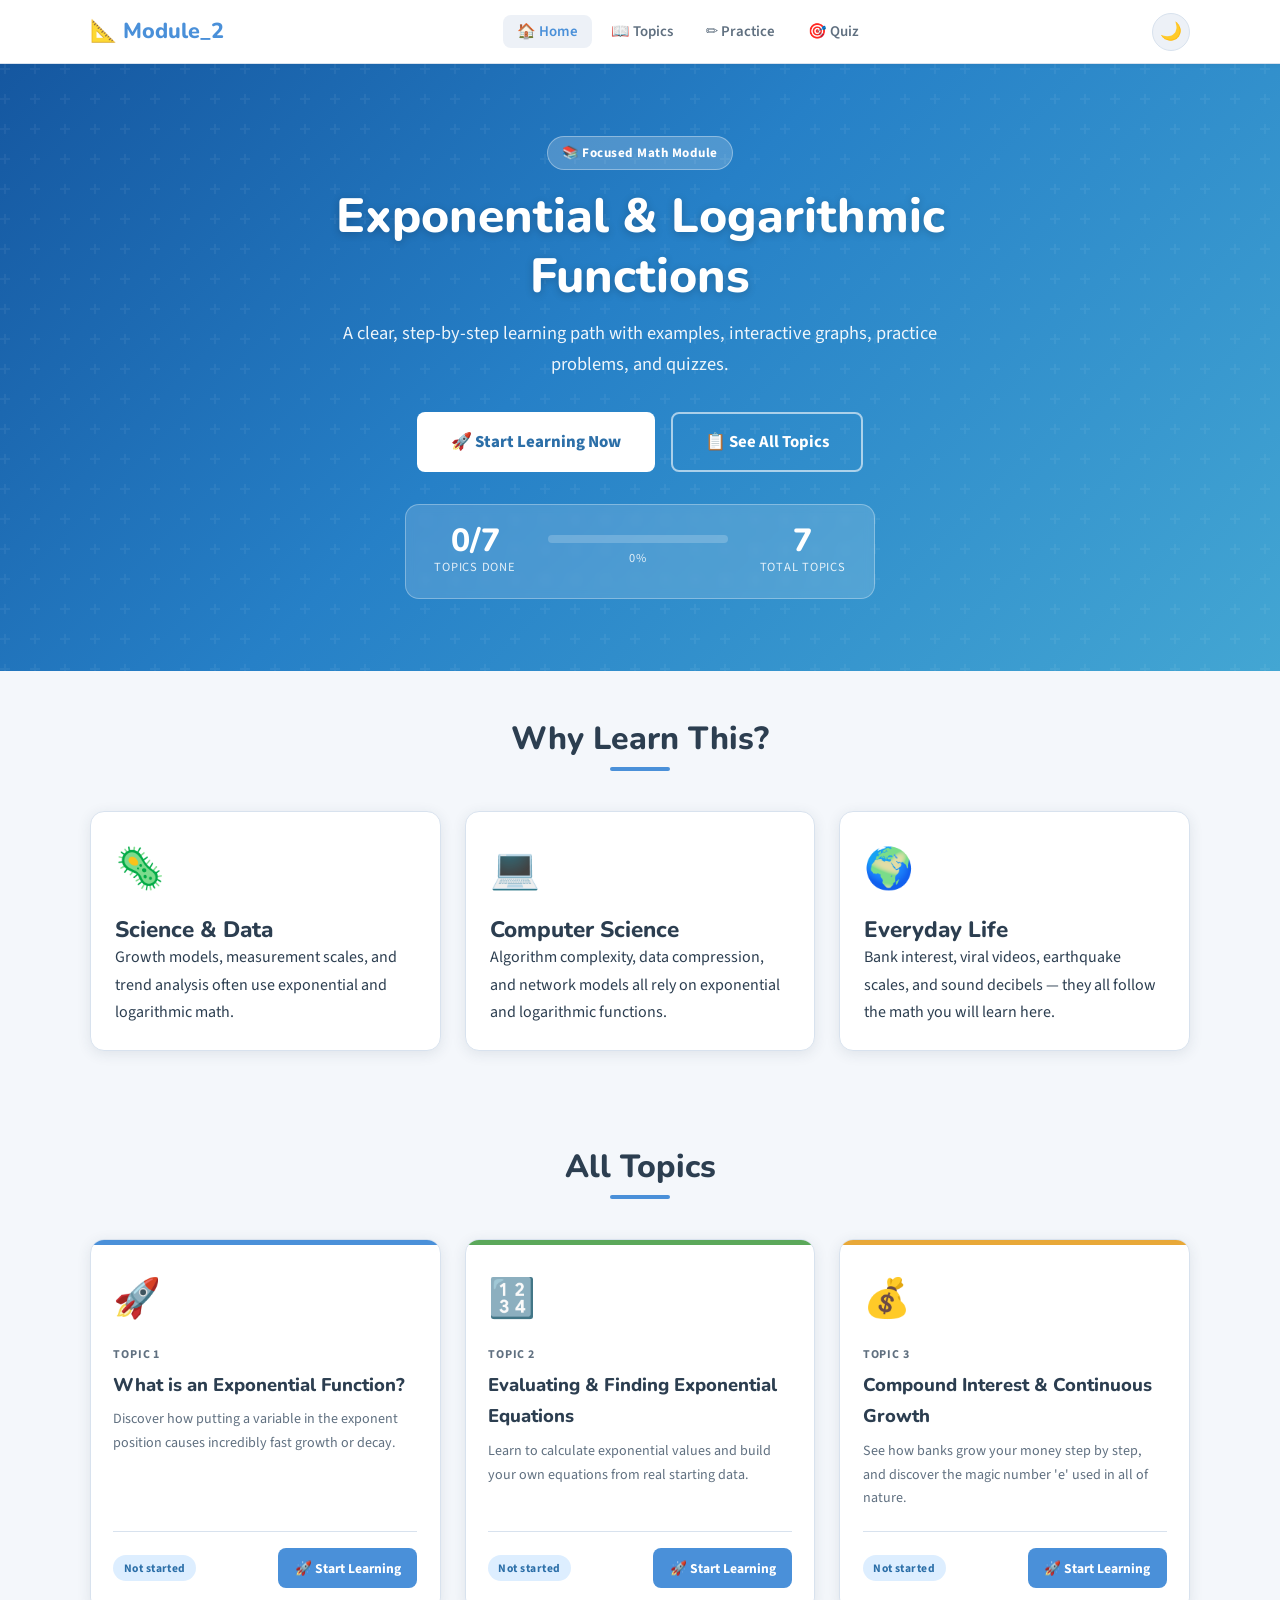
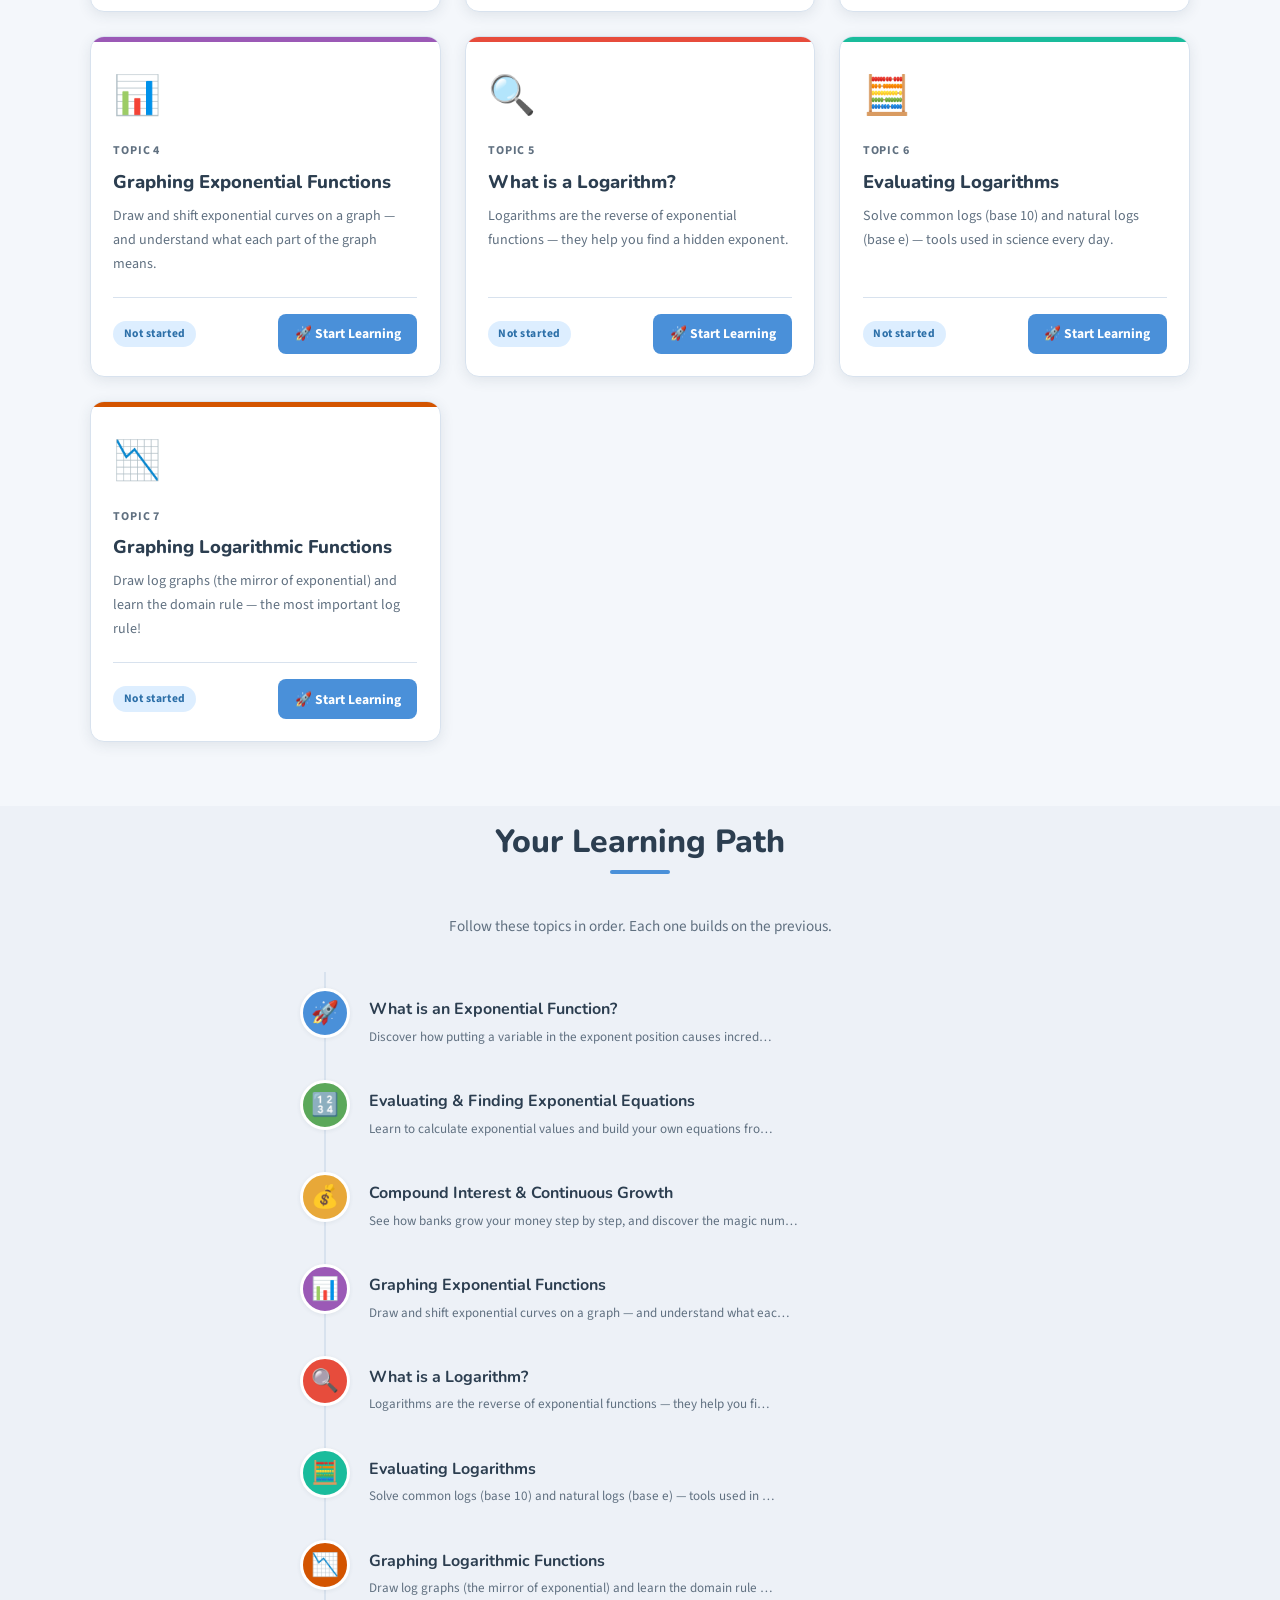
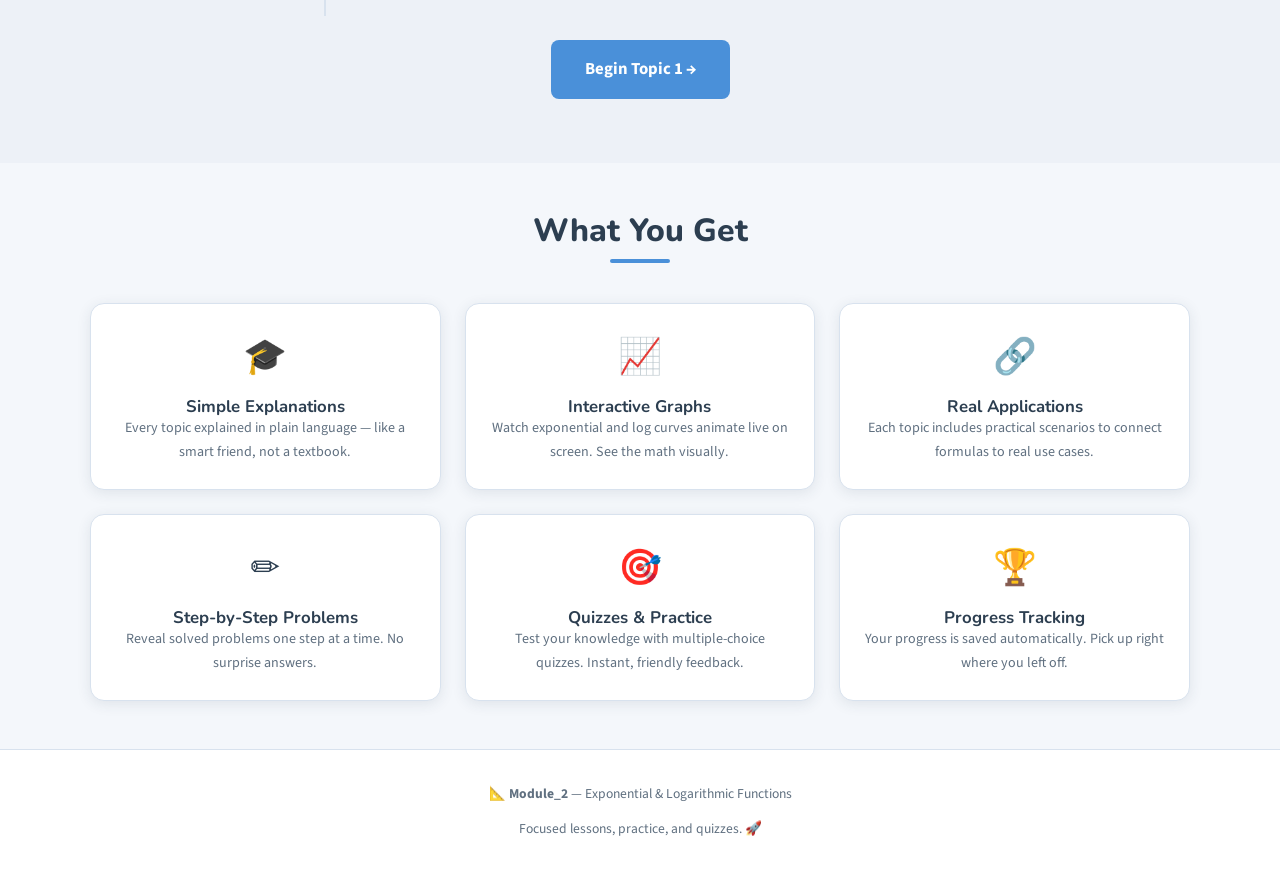
==== commit ee335337: "update" ====
--- a/practice.html
+++ b/practice.html
@@ -4,7 +4,7 @@
   <meta charset="UTF-8">
   <meta name="viewport" content="width=device-width, initial-scale=1.0">
   <meta name="description" content="Practice exponential and logarithmic math problems with hints, step-by-step solutions, and instant answer checking.">
-  <title>Practice – MathPath</title>
+  <title>Practice – Module_2</title>
   <link rel="preconnect" href="https://fonts.googleapis.com">
   <link rel="preconnect" href="https://fonts.gstatic.com" crossorigin>
   <link href="https://fonts.googleapis.com/css2?family=Nunito:wght@400;600;700;800&family=Source+Sans+Pro:wght@400;600&display=swap" rel="stylesheet">
@@ -15,7 +15,7 @@
   <!-- ── Header ──────────────────────────────────────────────────────────── -->
   <header class="header" role="banner">
     <nav class="nav" aria-label="Main navigation">
-      <a class="nav-brand" href="index.html" aria-label="MathPath home">📐 MathPath</a>
+      <a class="nav-brand" href="index.html" aria-label="Module_2 home">📐 Module_2</a>
       <ul class="nav-links" role="list">
         <li><a href="index.html">🏠 Home</a></li>
         <li><a href="topic.html?id=1">📖 Topics</a></li>
@@ -103,7 +103,7 @@
   <!-- ── Footer ──────────────────────────────────────────────────────────── -->
   <footer class="footer" role="contentinfo">
     <div class="container">
-      <p>📐 <strong>MathPath</strong> — Exponential &amp; Logarithmic Functions</p>
+      <p>📐 <strong>Module_2</strong> — Exponential &amp; Logarithmic Functions</p>
     </div>
   </footer>
 
@@ -120,11 +120,11 @@
   <script>
     document.addEventListener('DOMContentLoaded', async () => {
       try {
-        await window.MathPath.renderPracticePage();
+        await window.Module2.renderPracticePage();
 
         // Populate topic switcher and other-topics grid
-        const topics  = await window.MathPath.getAllTopics();
-        const current = window.MathPath.getParam('id');
+        const topics  = await window.Module2.getAllTopics();
+        const current = window.Module2.getParam('id');
         const switcher = document.getElementById('topicSwitcher');
         const grid     = document.getElementById('otherTopicsGrid');
 
--- a/css/styles.css
+++ b/css/styles.css
@@ -1,5 +1,5 @@
 /* =====================================================
-   MathPath – Exponential & Logarithmic Functions
+  Module_2 – Exponential & Logarithmic Functions
    Main Stylesheet
    ===================================================== */
 
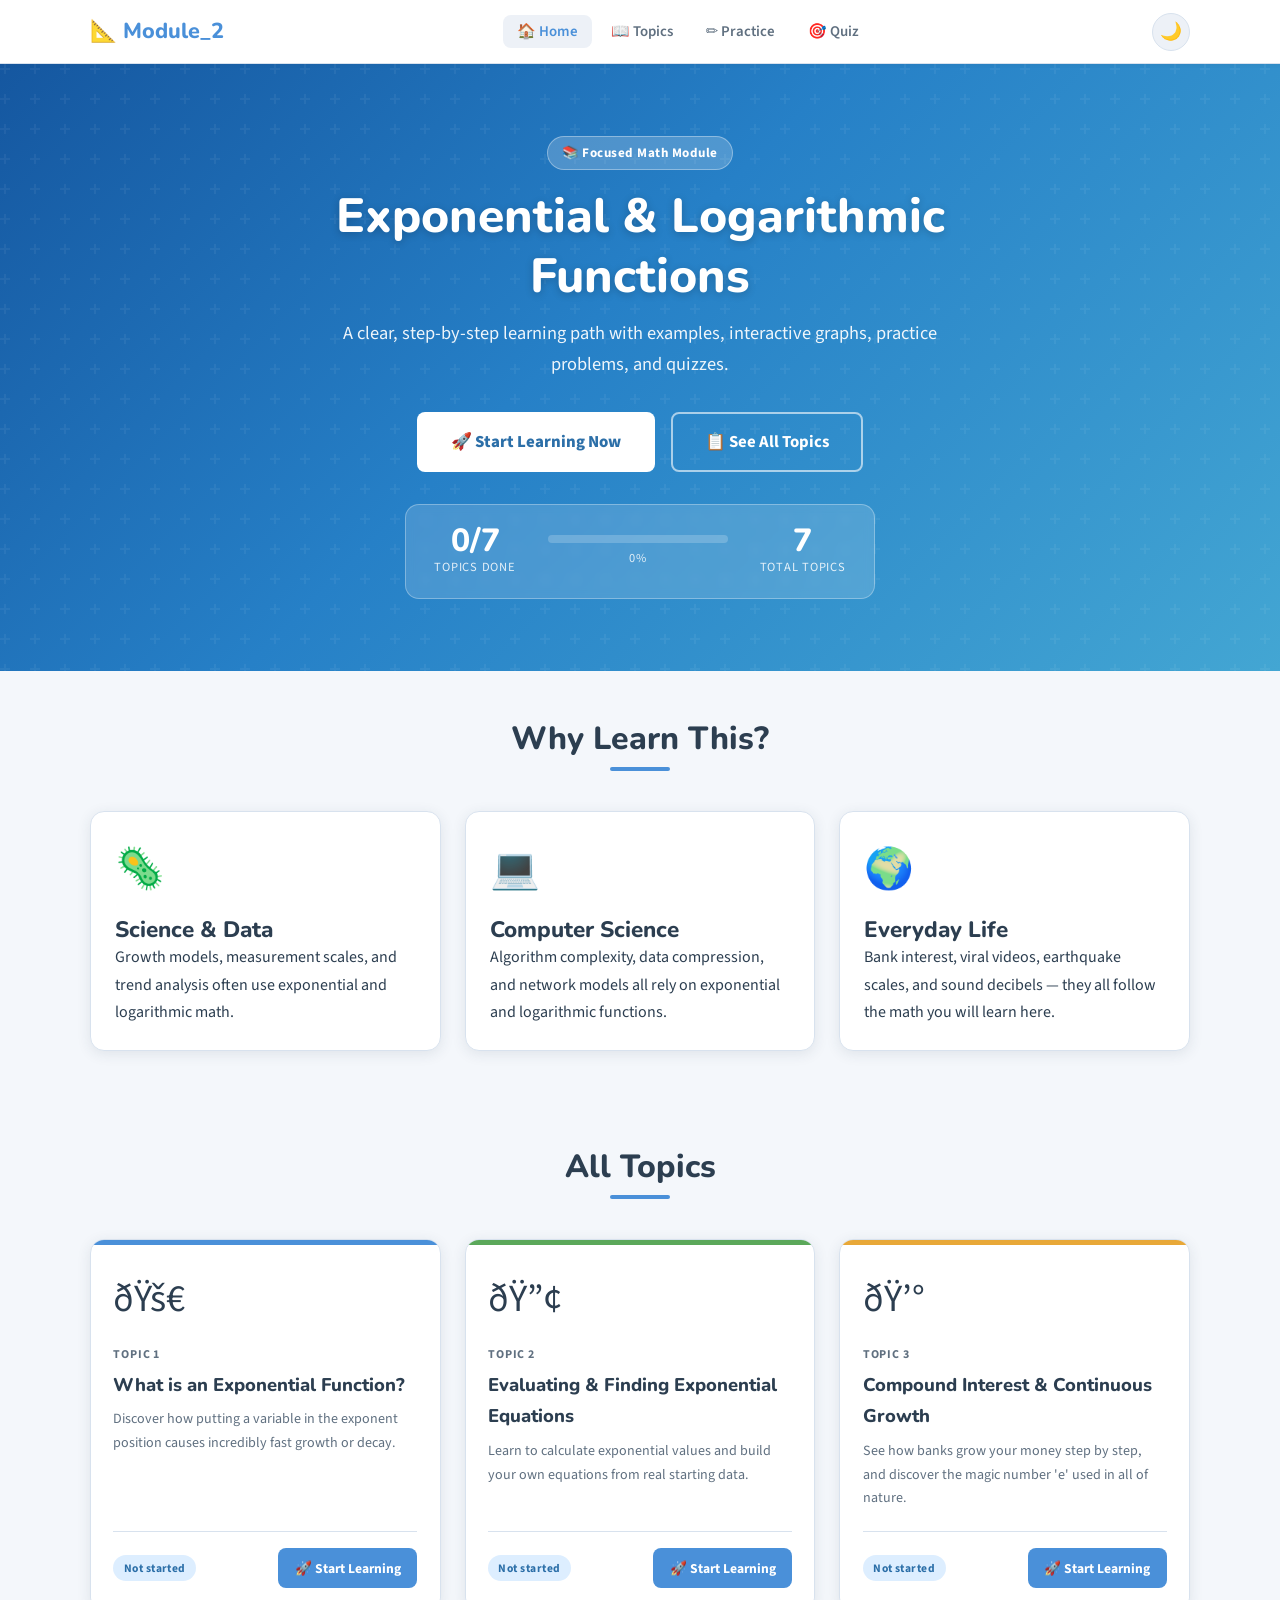
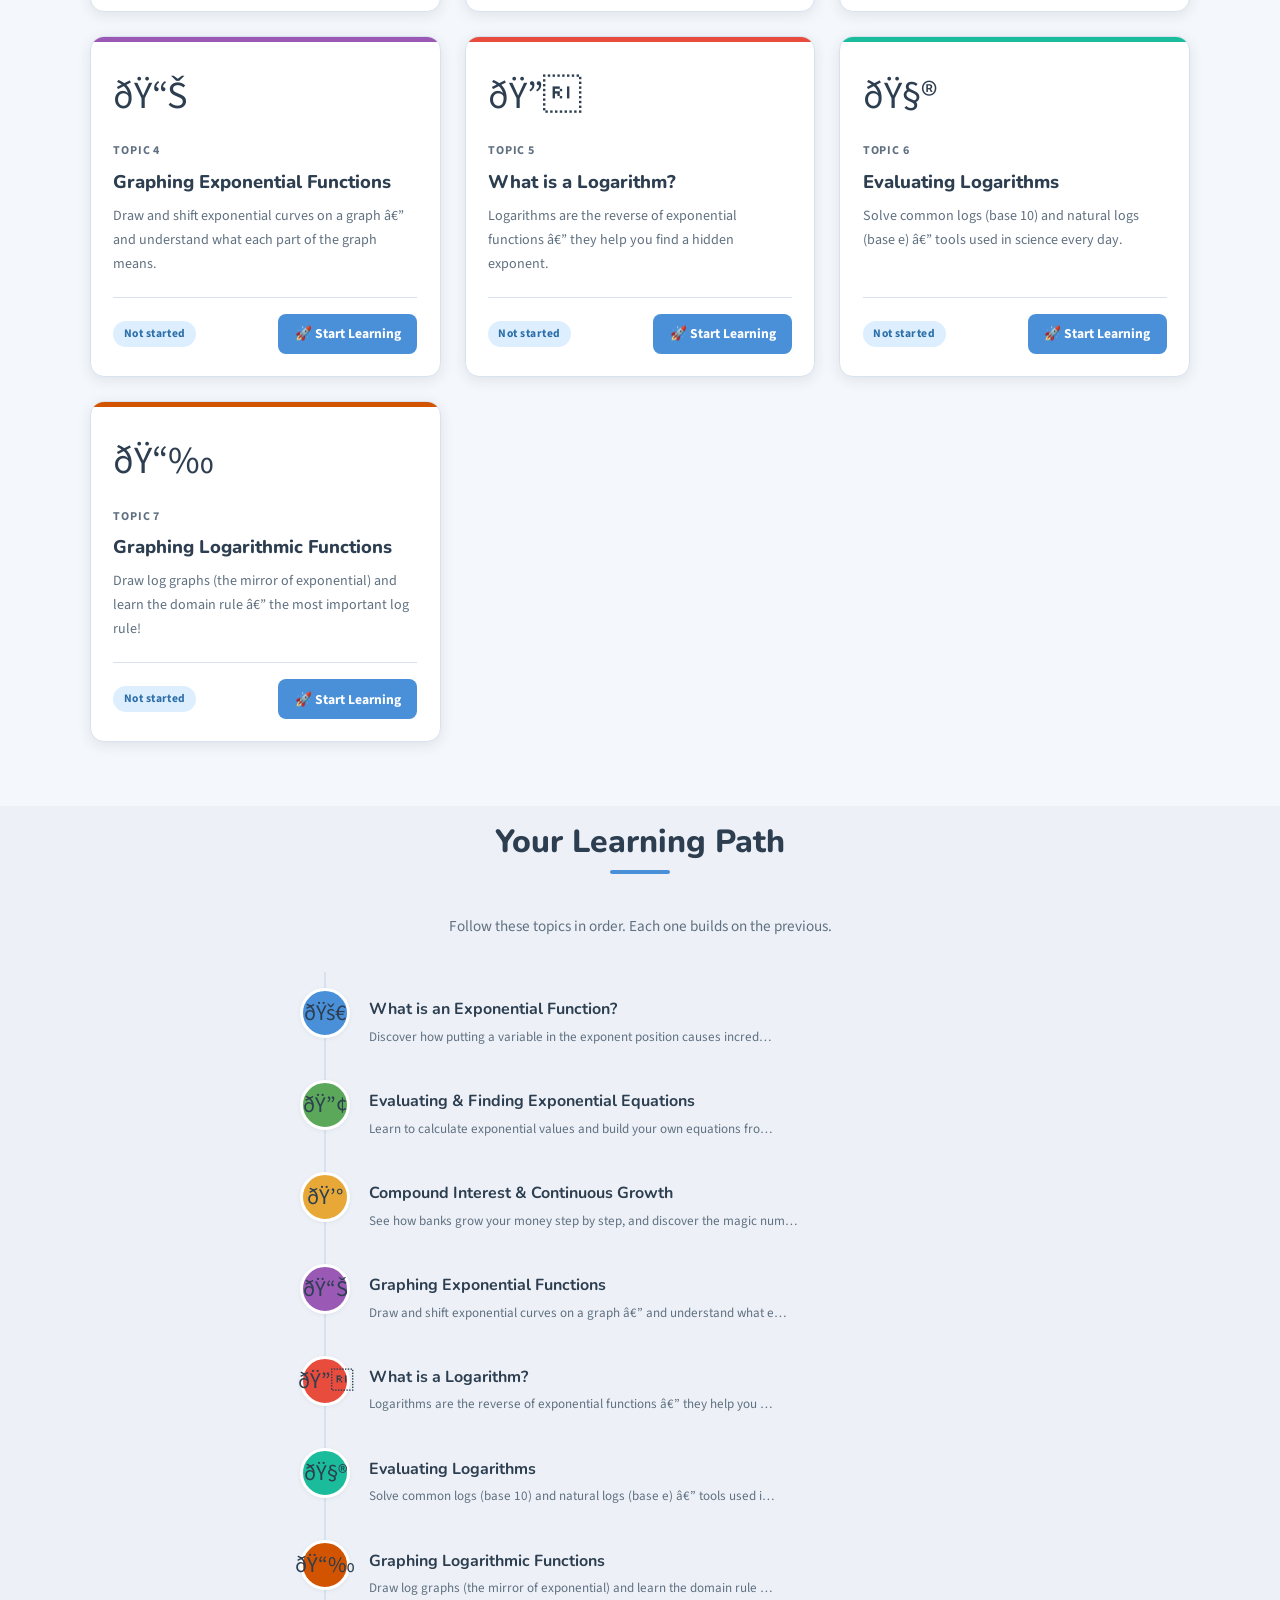
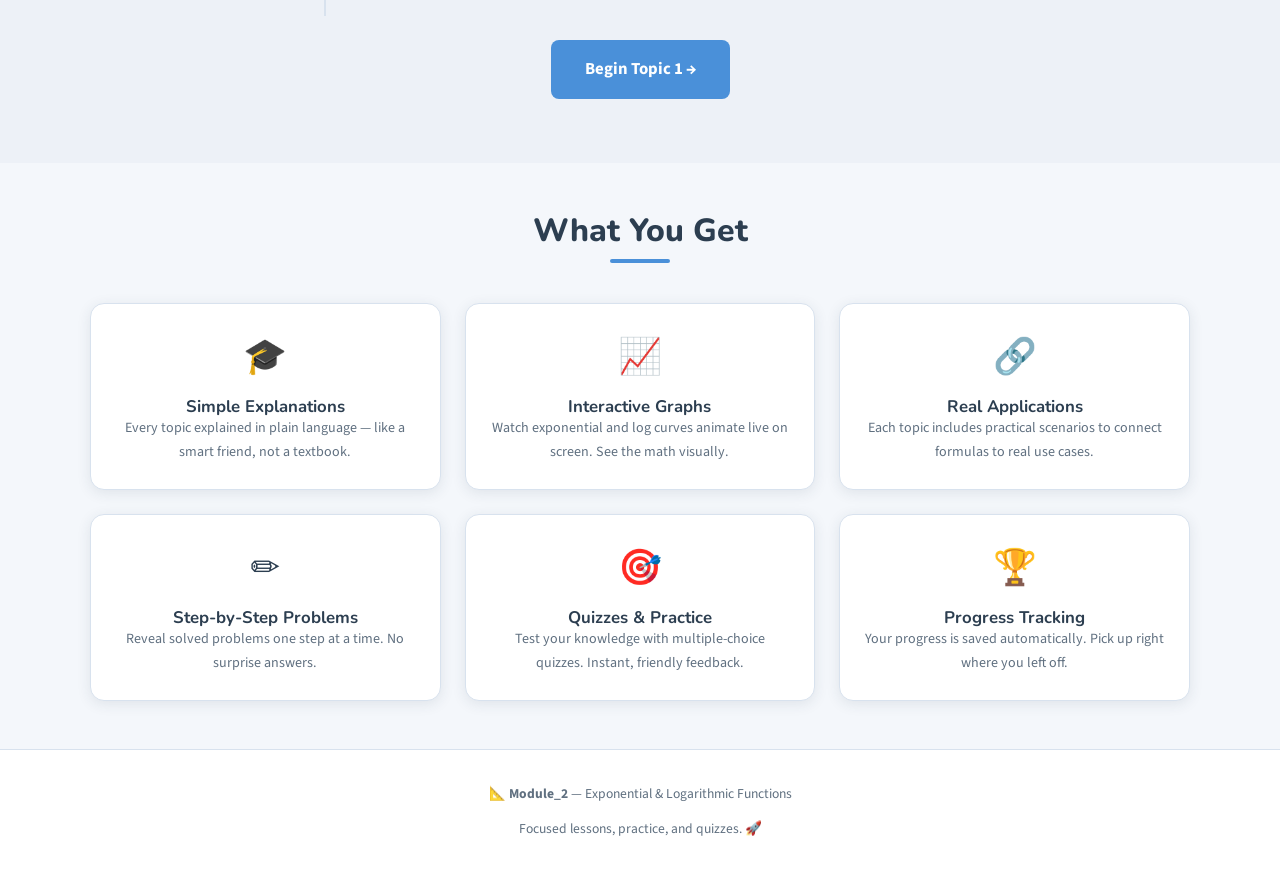
==== commit ccd0adca: "update3" ====
--- a/practice.html
+++ b/practice.html
@@ -3,7 +3,7 @@
 <head>
   <meta charset="UTF-8">
   <meta name="viewport" content="width=device-width, initial-scale=1.0">
-  <meta name="description" content="Practice exponential and logarithmic math problems with hints, step-by-step solutions, and instant answer checking.">
+  <meta name="description" content="Practice with MCQ and True/False questions for each topic. See correct answers and explanations after you select an option.">
   <title>Practice – Module_2</title>
   <link rel="preconnect" href="https://fonts.googleapis.com">
   <link rel="preconnect" href="https://fonts.gstatic.com" crossorigin>
@@ -53,13 +53,10 @@
   <!-- ── Info banner ───────────────────────────────────────────────────── -->
   <div style="background:var(--surface-2);border-bottom:1px solid var(--border);padding:.75rem 0">
     <div class="container" style="display:flex;align-items:center;gap:.75rem;flex-wrap:wrap;font-size:.88rem;color:var(--text-muted)">
-      <span>💡 <strong>How to use:</strong> Type your answer, then click</span>
-      <span class="badge badge-primary">✔ Check Answer</span>
-      <span>for instant feedback. Use</span>
-      <span class="badge badge-accent">💡 Show Hint</span>
-      <span>if you get stuck, or</span>
-      <span class="badge badge-success" style="background:#ddf5e8;color:var(--success)">📋 Show Steps</span>
-      <span>to see the full solution.</span>
+      <span>💡 <strong>How to use:</strong> Select one option for each question.</span>
+      <span class="badge badge-primary">MCQ</span>
+      <span class="badge badge-accent">True/False</span>
+      <span>Correct answer and explanation appear only after you select an option.</span>
     </div>
   </div>
 
@@ -78,7 +75,7 @@
       <!-- Bottom navigation -->
       <div class="card" style="margin-top:2rem;text-align:center">
         <p style="font-size:1rem;font-weight:600;margin-bottom:1rem">
-          Ready to test yourself without hints?
+          Ready for the graded quiz?
         </p>
         <div style="display:flex;gap:1rem;justify-content:center;flex-wrap:wrap">
           <a href="quiz.html" class="btn btn-primary" id="quizLinkFromPrac">🎯 Take the Quiz</a>
@@ -115,6 +112,7 @@
 
   <!-- Scripts -->
   <script src="js/navigation.js"></script>
+  <script src="data/topics.js"></script>
   <script src="js/contentLoader.js"></script>
   <script src="js/interactions.js"></script>
   <script>
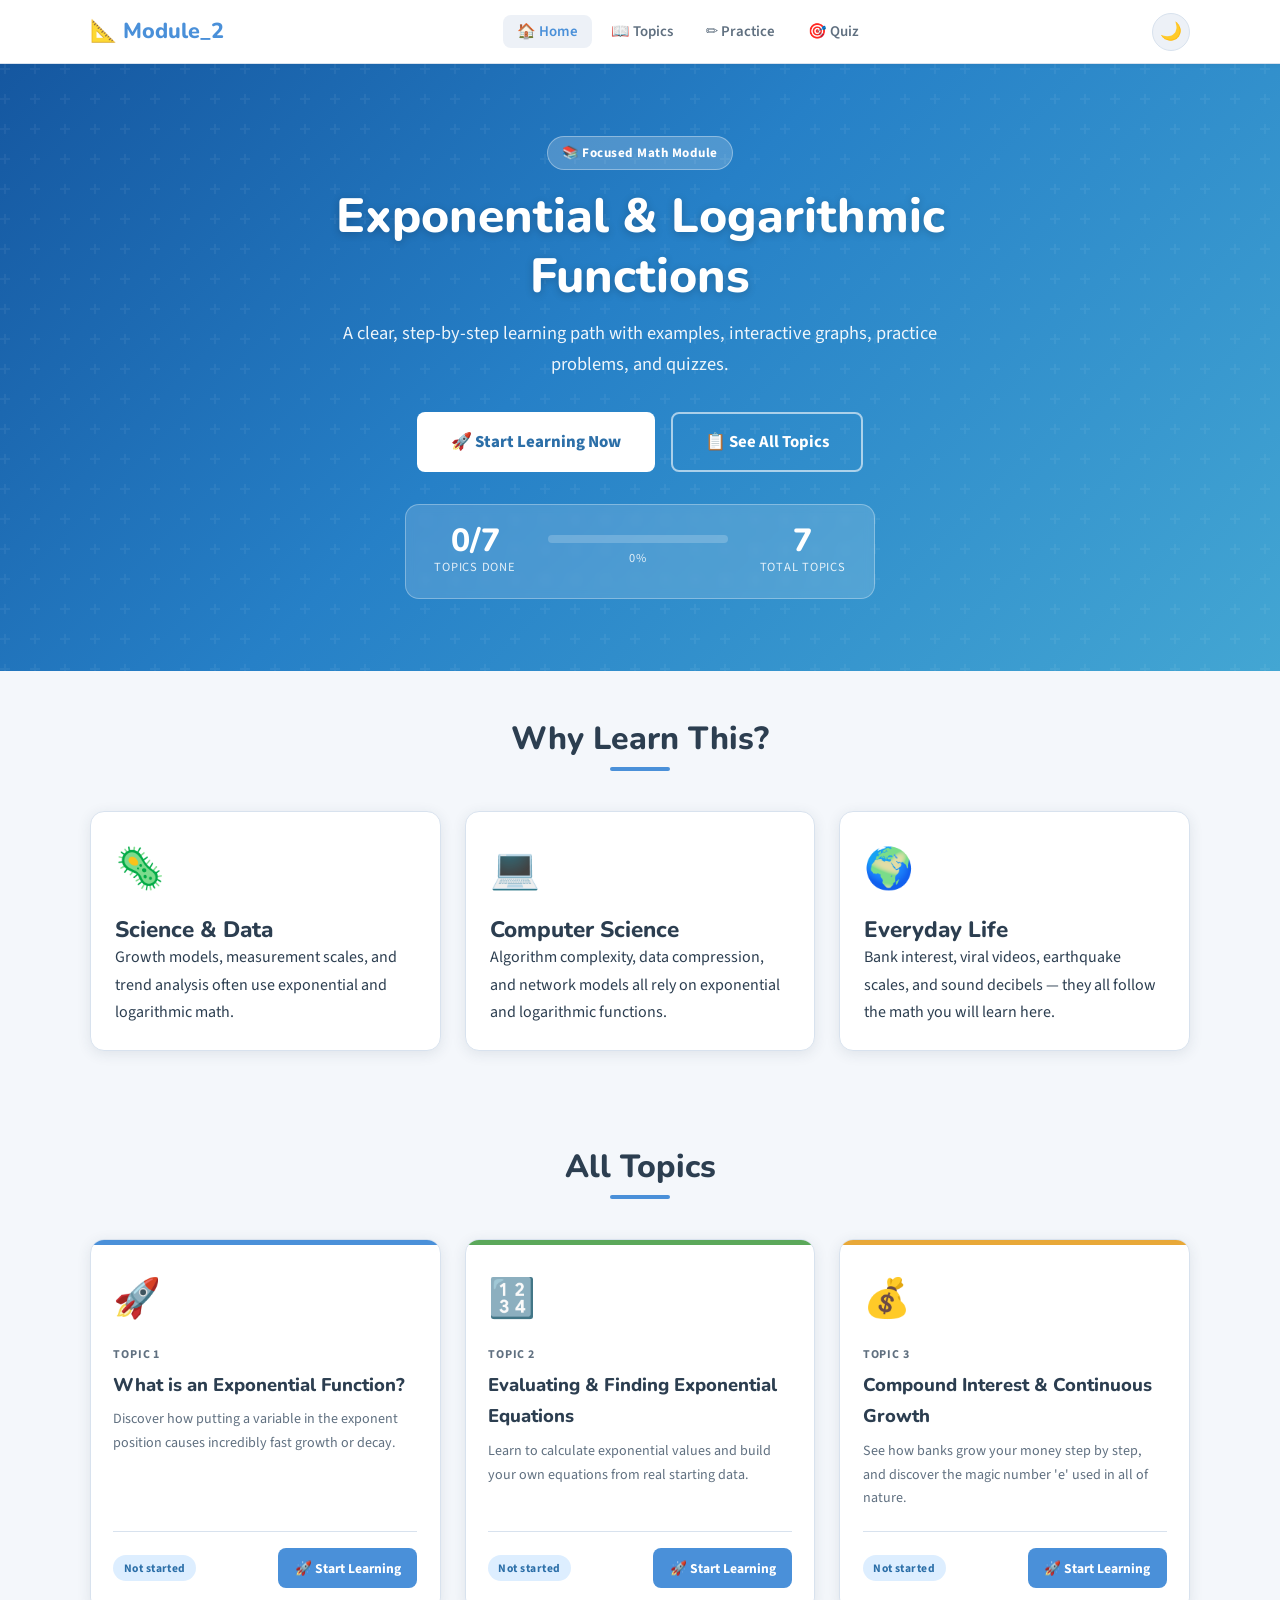
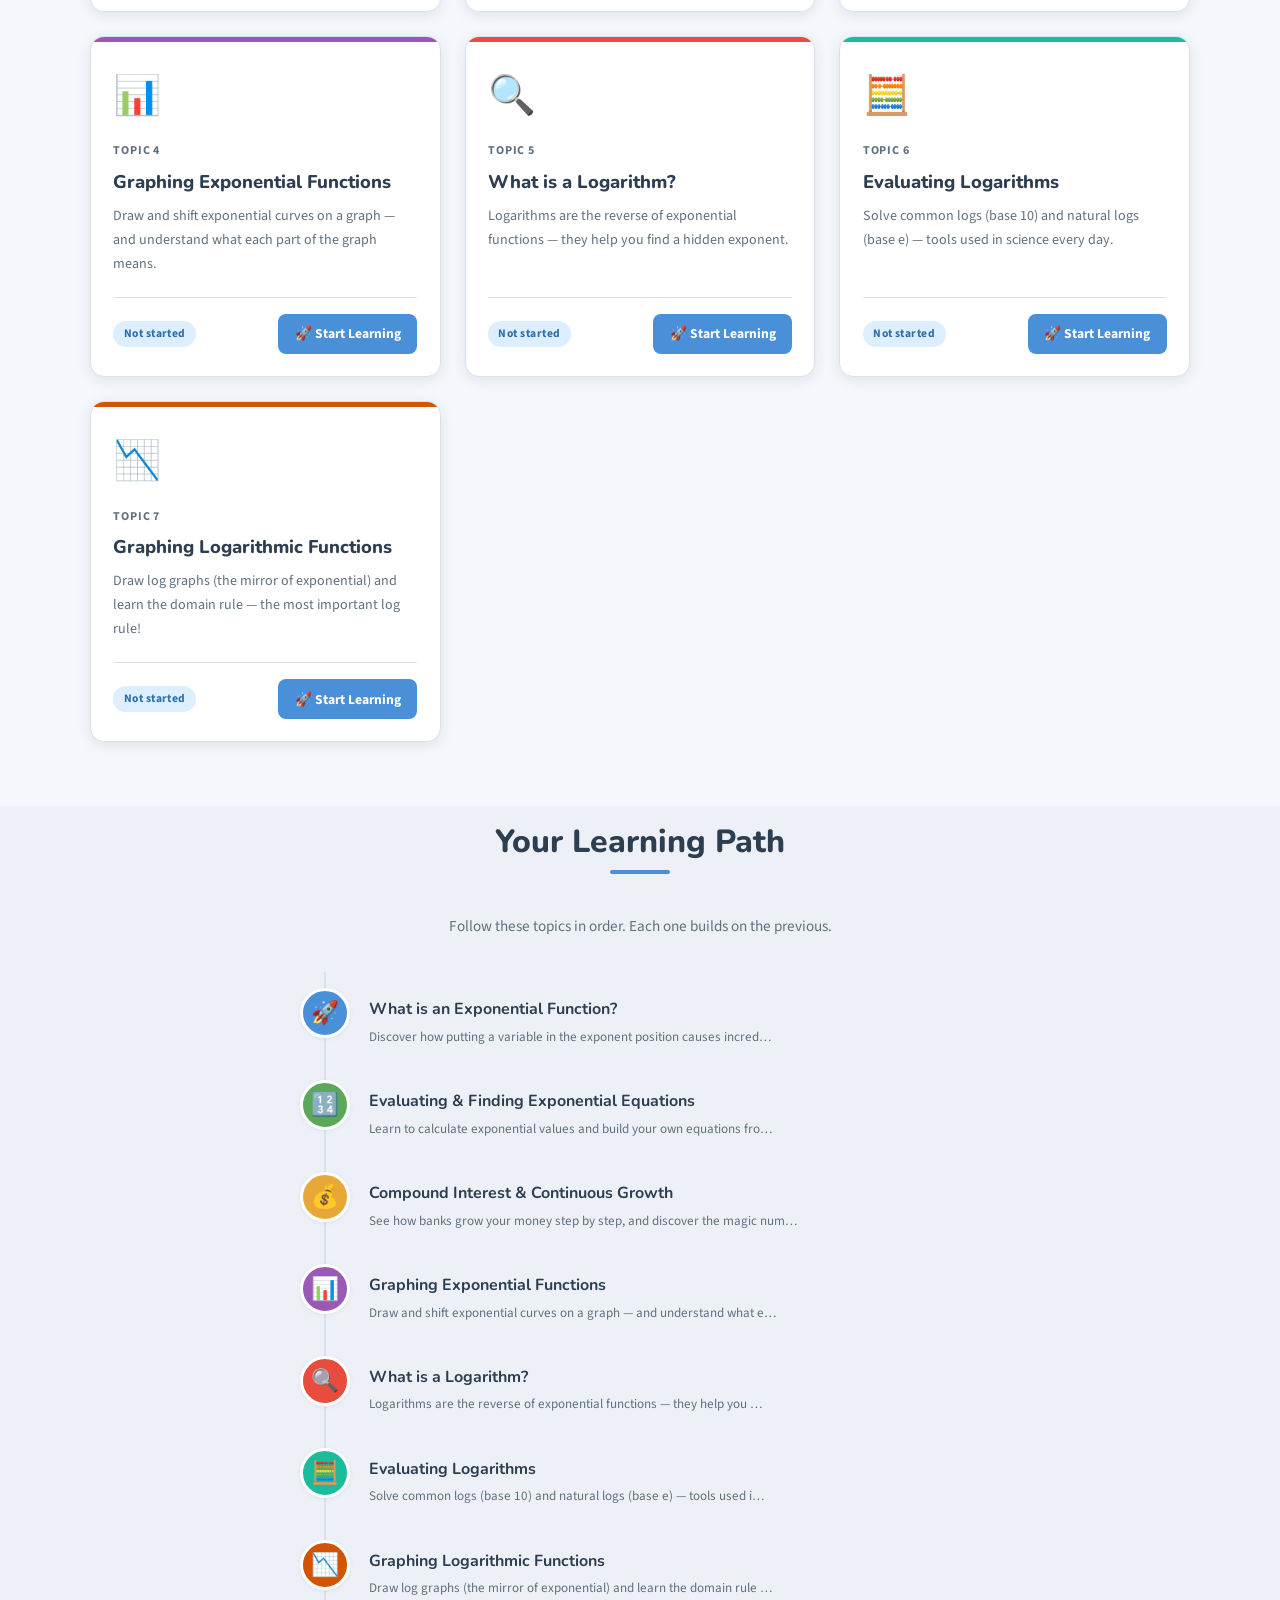
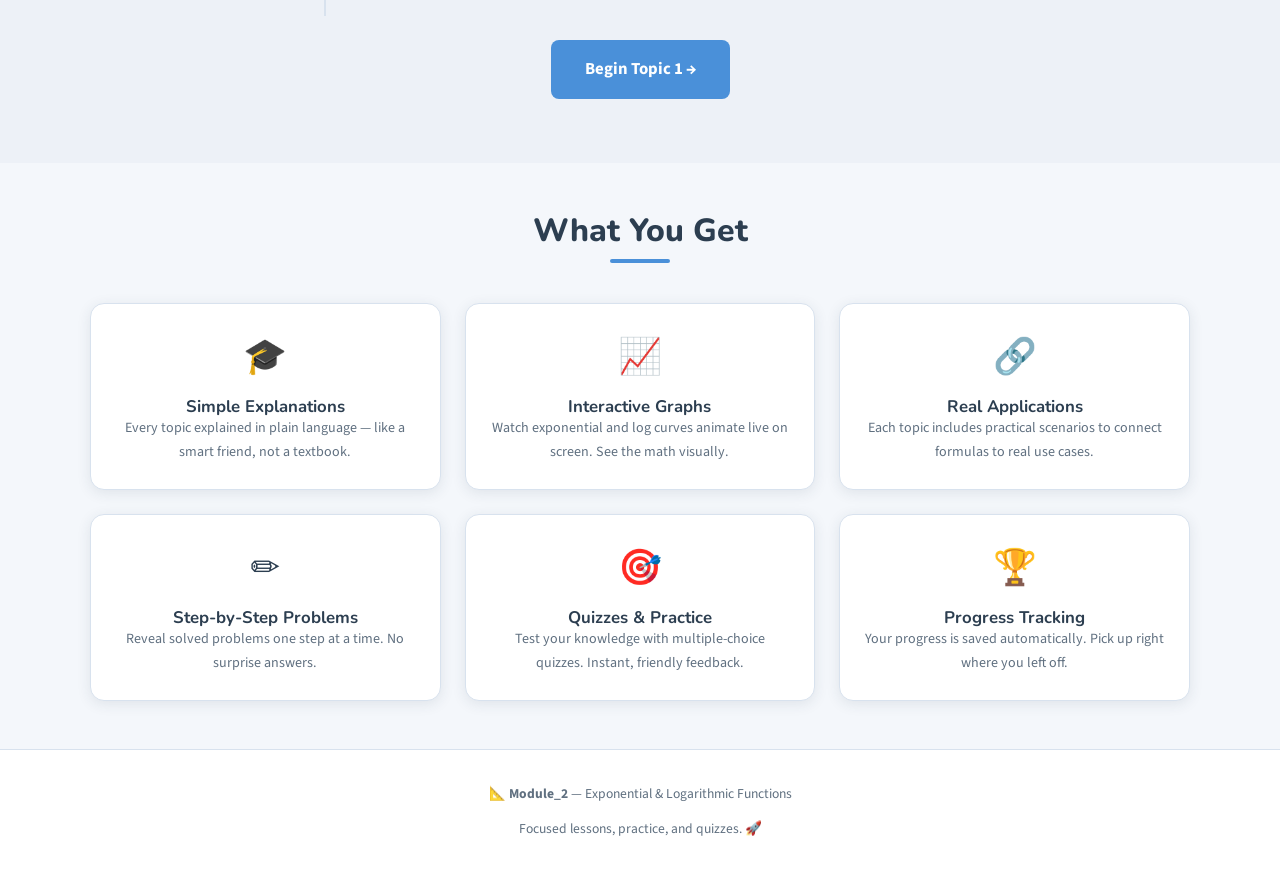
==== commit 25a9f2a2: "update3" ====
--- a/practice.html
+++ b/practice.html
@@ -123,12 +123,13 @@
         // Populate topic switcher and other-topics grid
         const topics  = await window.Module2.getAllTopics();
         const current = window.Module2.getParam('id');
+        const norm = window.Module2.normalizeDisplayText || ((v) => String(v ?? ''));
         const switcher = document.getElementById('topicSwitcher');
         const grid     = document.getElementById('otherTopicsGrid');
 
         if (switcher) {
           switcher.innerHTML = topics.map(t =>
-            `<option value="${t.id}" ${String(t.id) === current ? 'selected' : ''}>${t.icon} ${t.title}</option>`
+            `<option value="${t.id}" ${String(t.id) === current ? 'selected' : ''}>${norm(t.icon)} ${norm(t.title)}</option>`
           ).join('');
           switcher.addEventListener('change', () => {
             if (switcher.value) window.location.href = `practice.html?id=${switcher.value}`;
@@ -145,7 +146,7 @@
                       ${String(t.id) === current ? 'border-color:var(--primary);box-shadow:0 0 0 2px rgba(74,144,217,.2);' : ''}"
                onmouseover="this.style.borderColor='var(--primary)';this.style.background='var(--surface-2)'"
                onmouseout="this.style.borderColor='${String(t.id) === current ? 'var(--primary)' : 'var(--border)'}';this.style.background='var(--surface)'">
-              <span>${t.icon}</span> ${t.title}
+              <span>${norm(t.icon)}</span> ${norm(t.title)}
             </a>`).join('');
         }
 
--- a/css/styles.css
+++ b/css/styles.css
@@ -120,6 +120,27 @@
   white-space: nowrap;
 }
 [data-theme="dark"] .math-inline { color: var(--primary-light); }
+
+/* Keep exponents and bases crisp and aligned in rendered equations. */
+.formula-card-text sup,
+.formula-card-text sub,
+.solved-step-math sup,
+.solved-step-math sub,
+.quiz-question-text sup,
+.quiz-question-text sub,
+.quiz-option sup,
+.quiz-option sub,
+.quiz-explanation sup,
+.quiz-explanation sub,
+.practice-q-text sup,
+.practice-q-text sub,
+.feedback-box sup,
+.feedback-box sub,
+.example-table sup,
+.example-table sub {
+  font-size: 0.78em;
+  line-height: 0;
+}
 
 /* ---------- Layout Utilities ---------- */
 .container {
